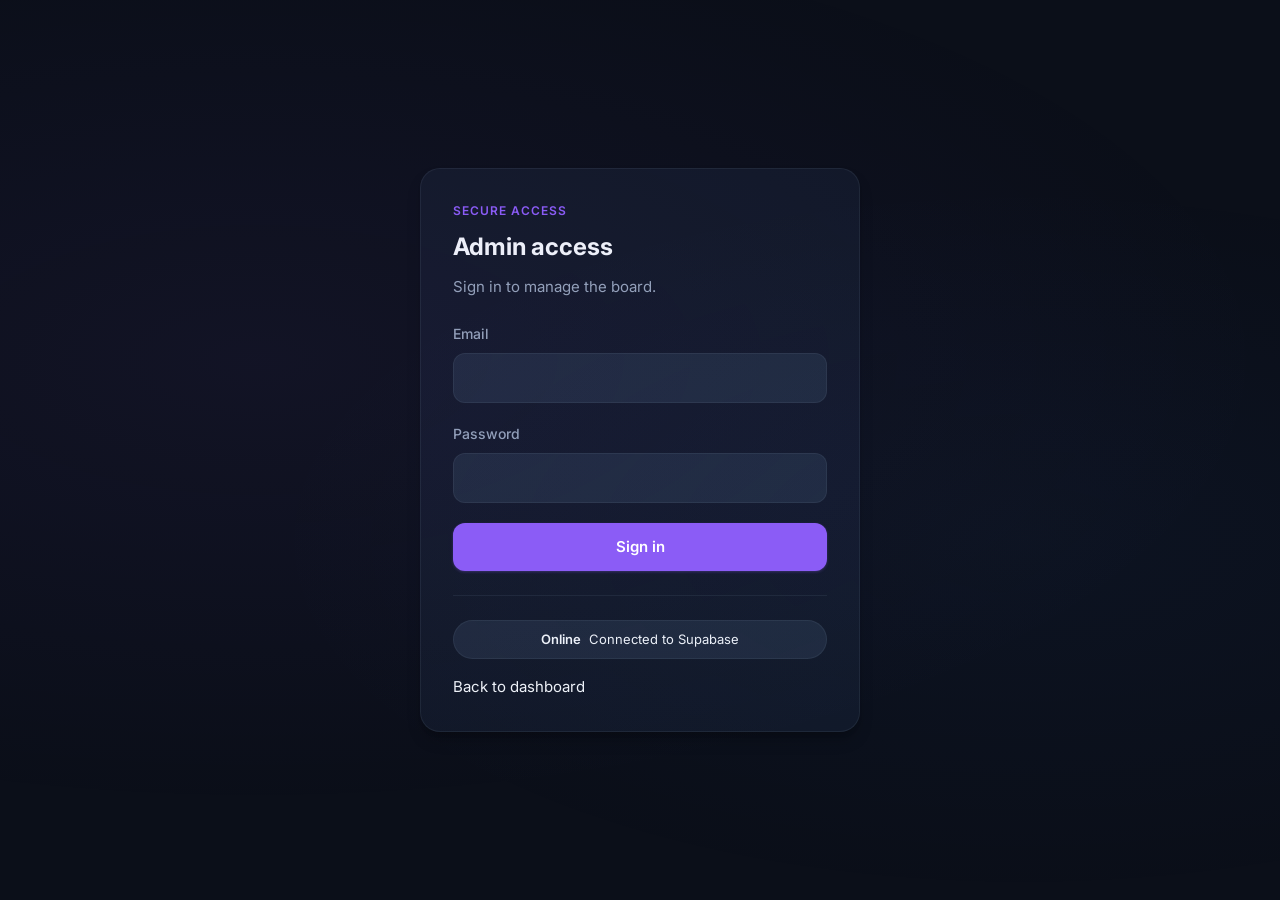
==== admin.html @ 877d757f "Revert "feat: implement force refresh functionality for connected clients via Service Worker" This r" ====
<!DOCTYPE html>
<html lang="en">
<head>
    <meta charset="UTF-8">
    <meta name="viewport" content="width=device-width, initial-scale=1.0, maximum-scale=1.0, user-scalable=no, viewport-fit=cover">
    <meta name="description" content="Admin panel for University Dashboard — manage announcements, assignments, deadlines, quizzes, and feedback.">
    <meta name="theme-color" content="#0b0f19">
    <meta name="apple-mobile-web-app-capable" content="yes">
    <meta name="apple-mobile-web-app-status-bar-style" content="black-translucent">
    <meta name="apple-mobile-web-app-title" content="UniDash Admin">
    <link rel="manifest" href="manifest.webmanifest">
    <link rel="icon" type="image/svg+xml" href="data:image/svg+xml,<svg xmlns='http://www.w3.org/2000/svg' viewBox='0 0 32 32'><rect width='32' height='32' rx='6' fill='%230b0f19'/><text y='22' x='50%25' text-anchor='middle' font-size='18' font-family='system-ui' fill='%236366f1'>U</text></svg>">
    <link rel="apple-touch-icon" href="data:image/svg+xml,<svg xmlns='http://www.w3.org/2000/svg' viewBox='0 0 180 180'><rect width='180' height='180' rx='30' fill='%230b0f19'/><text y='125' x='50%25' text-anchor='middle' font-size='100' font-family='system-ui' fill='%236366f1'>U</text></svg>">
    <title>Admin Panel - University Dashboard</title>
    <link rel="preconnect" href="https://fonts.googleapis.com">
    <link rel="preconnect" href="https://fonts.gstatic.com" crossorigin>
    <link href="https://fonts.googleapis.com/css2?family=Inter:wght@400;500;600;700;800&display=swap" rel="stylesheet">
    <link rel="stylesheet" href="style.css">
</head>
<body class="admin-body">
    <noscript>
        <div class="noscript-fallback">
            <h2>JavaScript Required</h2>
            <p>The Admin Panel requires JavaScript to manage content and connect to Supabase. Please enable JavaScript in your browser settings to continue.</p>
        </div>
    </noscript>

    <section id="login-screen" class="login-shell">
        <div class="login-card">
            <p class="eyebrow">Secure Access</p>
            <h1>Admin access</h1>
            <p class="login-copy">Sign in to manage the board.</p>
            <form class="editor-form" onsubmit="handleLogin(event)">
                <label class="field">
                    <span>Email</span>
                    <input class="form-input" id="login-email" type="email" autocomplete="username" required>
                </label>
                <label class="field">
                    <span>Password</span>
                    <input class="form-input" id="login-password" type="password" autocomplete="current-password" required>
                </label>
                <button class="btn btn-primary" type="submit">Sign in</button>
            </form>
            <div class="login-footer">
                <div class="status-pill compact">
                    <strong data-connection-state>Online</strong>
                    <span data-connection-hint>Synced</span>
                </div>
                <a href="index.html">Back to dashboard</a>
            </div>
        </div>
    </section>

    <div id="pwa-install-banner" class="pwa-install-banner">
        <button class="pwa-install-close" onclick="closePwaBanner()" aria-label="Close">
            <svg viewBox="0 0 16 16" fill="none" stroke="currentColor" stroke-width="2" stroke-linecap="round"><line x1="4" y1="4" x2="12" y2="12"></line><line x1="12" y1="4" x2="4" y2="12"></line></svg>
        </button>
        <div class="pwa-install-banner-title">
            <svg viewBox="0 0 24 24" fill="none" stroke="currentColor" stroke-width="2" stroke-linecap="round" stroke-linejoin="round"><path d="M21 15v4a2 2 0 0 1-2 2H5a2 2 0 0 1-2-2v-4"></path><polyline points="7 10 12 15 17 10"></polyline><line x1="12" y1="15" x2="12" y2="3"></line></svg>
            <span>Install App</span>
        </div>
        <p>Add UniDash Admin to your home screen for a native app experience.</p>
        <div class="pwa-install-banner-actions">
            <button class="btn btn-secondary" type="button" onclick="dismissPwaBanner()">Not now</button>
            <button class="btn btn-primary" type="button" onclick="installPwa()">Install</button>
        </div>
    </div>

    <div id="update-modal-overlay" class="update-modal-overlay">
        <div class="update-modal">
            <div class="update-modal-header">
                <div class="update-modal-icon">
                    <svg viewBox="0 0 24 24" fill="none" stroke="currentColor" stroke-width="2" stroke-linecap="round" stroke-linejoin="round"><path d="M21 15v4a2 2 0 0 1-2 2H5a2 2 0 0 1-2-2v-4"></path><polyline points="17 8 12 3 7 8"></polyline><line x1="12" y1="3" x2="12" y2="15"></line></svg>
                </div>
                <h3>New Update Available</h3>
            </div>
            <div class="update-modal-body">
                <p>New data has been published. The dashboard will refresh now to show the latest content.</p>
            </div>
            <div class="update-modal-footer">
                <button class="btn btn-primary" type="button" onclick="applyDashboardUpdate()">Restart Now</button>
            </div>
        </div>
    </div>

    <div id="offline-banner" class="offline-banner">
        You are offline &mdash; showing cached data
    </div>

    <div id="admin-dashboard" class="app-shell hidden">
        <main class="main-content admin-main">
            <header class="admin-header">
                <div class="admin-header-left">
                    <h1>Admin Panel</h1>
                    <span class="connection-dot" id="admin-connection-dot" title="Connection status"></span>
                </div>
                <div class="admin-header-actions">
                    <a class="icon-btn" href="index.html" title="Student view">
                        <svg viewBox="0 0 24 24" fill="none" stroke="currentColor" stroke-width="2" stroke-linecap="round" stroke-linejoin="round"><path d="M18 13v6a2 2 0 0 1-2 2H5a2 2 0 0 1-2-2V8a2 2 0 0 1 2-2h6"></path><polyline points="15 3 21 3 21 9"></polyline><line x1="10" y1="14" x2="21" y2="3"></line></svg>
                    </a>
                    <button class="icon-btn" type="button" onclick="DashboardUtils.toggleTheme()" title="Toggle theme">
                        <svg class="theme-icon-sun" viewBox="0 0 24 24" fill="none" stroke="currentColor" stroke-width="2" stroke-linecap="round" stroke-linejoin="round"><circle cx="12" cy="12" r="5"></circle><line x1="12" y1="1" x2="12" y2="3"></line><line x1="12" y1="21" x2="12" y2="23"></line><line x1="4.22" y1="4.22" x2="5.64" y2="5.64"></line><line x1="18.36" y1="18.36" x2="19.78" y2="19.78"></line><line x1="1" y1="12" x2="3" y2="12"></line><line x1="21" y1="12" x2="23" y2="12"></line><line x1="4.22" y1="19.78" x2="5.64" y2="18.36"></line><line x1="18.36" y1="5.64" x2="19.78" y2="4.22"></line></svg>
                        <svg class="theme-icon-moon" viewBox="0 0 24 24" fill="none" stroke="currentColor" stroke-width="2" stroke-linecap="round" stroke-linejoin="round"><path d="M21 12.79A9 9 0 1 1 11.21 3 7 7 0 0 0 21 12.79z"></path></svg>
                    </button>
                    <button class="icon-btn icon-btn-primary" type="button" onclick="openAddModal()" title="Add record">
                        <svg viewBox="0 0 24 24" fill="none" stroke="currentColor" stroke-width="2" stroke-linecap="round" stroke-linejoin="round"><line x1="12" y1="5" x2="12" y2="19"></line><line x1="5" y1="12" x2="19" y2="12"></line></svg>
                    </button>
                    <button class="icon-btn icon-btn-danger" type="button" onclick="handleLogout()" title="Log out">
                        <svg viewBox="0 0 24 24" fill="none" stroke="currentColor" stroke-width="2" stroke-linecap="round" stroke-linejoin="round"><path d="M9 21H5a2 2 0 0 1-2-2V5a2 2 0 0 1 2-2h4"></path><polyline points="16 17 21 12 16 7"></polyline><line x1="21" y1="12" x2="9" y2="12"></line></svg>
                    </button>
                </div>
            </header>

            <div class="tabs">
                <button class="tab active" data-tab="announcements" onclick="switchTab('announcements')">Announcements</button>
                <button class="tab" data-tab="assignments" onclick="switchTab('assignments')">Assignments</button>
                <button class="tab" data-tab="deadlines" onclick="switchTab('deadlines')">Deadlines</button>
                <button class="tab" data-tab="quizzes" onclick="switchTab('quizzes')">Quizzes</button>
                <button class="tab" data-tab="feedback" onclick="switchTab('feedback')">Feedback</button>
                <button class="tab" data-tab="settings" onclick="switchTab('settings')">Settings</button>
            </div>

            <div id="tab-content"></div>
        </main>
    </div>

    <div id="item-modal" class="modal-overlay">
        <div class="modal">
            <div class="modal-header">
                <h3 id="modal-title">Record</h3>
                <button class="modal-close" type="button" onclick="DashboardUtils.closeModal('item-modal')">Close</button>
            </div>
            <div id="modal-body" class="modal-body"></div>
            <div class="modal-footer">
                <button class="btn btn-secondary" type="button" onclick="DashboardUtils.closeModal('item-modal')">Cancel</button>
                <button class="btn btn-primary" type="button" onclick="saveItem()">Save</button>
            </div>
        </div>
    </div>

    <div id="feedback-detail-modal" class="modal-overlay">
        <div class="modal">
            <div class="modal-header">
                <h3>Feedback Detail</h3>
                <button class="modal-close" type="button" onclick="DashboardUtils.closeModal('feedback-detail-modal')">Close</button>
            </div>
            <div id="feedback-detail-body" class="modal-body"></div>
            <div class="modal-footer">
                <button class="btn btn-secondary" type="button" onclick="DashboardUtils.closeModal('feedback-detail-modal')">Close</button>
                <button class="btn btn-danger" type="button" onclick="deleteCurrentFeedback()">Delete</button>
            </div>
        </div>
    </div>

    <script src="config.js"></script>
    <script src="data.js"></script>
    <script src="script.js"></script>
    <script src="admin.js"></script>
</body>
</html>
---- style.css ----
/* ============================================
   University Dashboard — Modern Design System
   Clean dark theme with violet accent
   ============================================ */

/* ---------- Design Tokens ---------- */
:root {
  /* Backgrounds */
  --bg: #0b0f19;
  --bg-elevated: #111827;
  --bg-surface: #1e293b;
  --bg-surface-hover: #27354f;

  /* Text */
  --text: #f1f5f9;
  --text-secondary: #94a3b8;
  --text-muted: #64748b;

  /* Accent */
  --accent: #8b5cf6;
  --accent-hover: #7c3aed;
  --accent-soft: rgba(139, 92, 246, 0.12);
  --accent-border: rgba(139, 92, 246, 0.25);

  /* Status */
  --success: #10b981;
  --success-soft: rgba(16, 185, 129, 0.12);
  --warning: #f59e0b;
  --warning-soft: rgba(245, 158, 11, 0.12);
  --danger: #ef4444;
  --danger-soft: rgba(239, 68, 68, 0.12);
  --info: #3b82f6;
  --info-soft: rgba(59, 130, 246, 0.12);

  /* Borders */
  --border: rgba(148, 163, 184, 0.1);
  --border-hover: rgba(148, 163, 184, 0.2);
  --border-strong: rgba(148, 163, 184, 0.25);

  /* Shadows */
  --shadow-sm: 0 1px 2px rgba(0, 0, 0, 0.3);
  --shadow: 0 4px 6px -1px rgba(0, 0, 0, 0.2), 0 2px 4px -2px rgba(0, 0, 0, 0.2);
  --shadow-lg: 0 10px 15px -3px rgba(0, 0, 0, 0.25), 0 4px 6px -4px rgba(0, 0, 0, 0.2);
  --shadow-glow: 0 0 20px rgba(139, 92, 246, 0.15);

  /* Spacing */
  --space-1: 0.25rem;
  --space-2: 0.5rem;
  --space-3: 0.75rem;
  --space-4: 1rem;
  --space-5: 1.25rem;
  --space-6: 1.5rem;
  --space-8: 2rem;
  --space-10: 2.5rem;
  --space-12: 3rem;
  --space-16: 4rem;

  /* Radii */
  --radius-sm: 8px;
  --radius-md: 12px;
  --radius-lg: 16px;
  --radius-xl: 20px;
  --radius-full: 9999px;

  /* Typography */
  --font-sans: "Inter", -apple-system, BlinkMacSystemFont, "Segoe UI", Roboto, "Helvetica Neue", Arial, sans-serif;
  --font-mono: "JetBrains Mono", "Fira Code", Consolas, monospace;

  /* Transitions */
  --transition-fast: 150ms ease;
  --transition-base: 200ms ease;
  --transition-slow: 300ms ease;

  /* Layout */
  --sidebar-width: 280px;
  --header-height: 64px;
}

/* Light theme overrides */
[data-theme] {
  --bg: #f8fafc;
  --bg-elevated: #ffffff;
  --bg-surface: #f1f5f9;
  --bg-surface-hover: #e2e8f0;

  --text: #0f172a;
  --text-secondary: #475569;
  --text-muted: #94a3b8;

  --border: rgba(148, 163, 184, 0.25);
  --border-hover: rgba(148, 163, 184, 0.35);
  --border-strong: rgba(148, 163, 184, 0.45);

  --shadow-sm: 0 1px 2px rgba(0, 0, 0, 0.05);
  --shadow: 0 4px 6px -1px rgba(0, 0, 0, 0.08), 0 2px 4px -2px rgba(0, 0, 0, 0.06);
  --shadow-lg: 0 10px 15px -3px rgba(0, 0, 0, 0.08), 0 4px 6px -4px rgba(0, 0, 0, 0.05);
}

/* ---------- Reset & Base ---------- */
*,
*::before,
*::after {
  box-sizing: border-box;
  margin: 0;
  padding: 0;
}

html {
  scroll-behavior: smooth;
  -webkit-font-smoothing: antialiased;
  -moz-osx-font-smoothing: grayscale;
  overflow-x: hidden;
  padding-top: env(safe-area-inset-top, 0px);
}

body {
  font-family: var(--font-sans);
  font-size: 0.9375rem;
  line-height: 1.6;
  color: var(--text);
  background: var(--bg);
  min-height: 100vh;
  overflow-x: hidden;
  overflow-y: auto;
  -webkit-overflow-scrolling: touch;
  touch-action: manipulation;
  -webkit-text-size-adjust: 100%;
  text-size-adjust: 100%;
}

/* Subtle ambient background */
body::before {
  content: "";
  position: fixed;
  inset: 0;
  background:
    radial-gradient(ellipse 80% 50% at 20% 40%, rgba(139, 92, 246, 0.06), transparent),
    radial-gradient(ellipse 60% 40% at 80% 60%, rgba(59, 130, 246, 0.04), transparent);
  pointer-events: none;
  z-index: 0;
}

a {
  color: inherit;
  text-decoration: none;
}

button,
input,
textarea,
select {
  font: inherit;
  color: inherit;
}

button {
  cursor: pointer;
  border: none;
  background: none;
}

img,
svg {
  display: block;
  max-width: 100%;
}

/* ---------- Layout ---------- */
.app-shell {
  display: flex;
  flex-direction: column;
  min-height: 100vh;
  position: relative;
  z-index: 1;
}

/* ---------- Sidebar ---------- */
.sidebar {
  position: fixed;
  inset: 0 auto 0 0;
  width: min(85vw, var(--sidebar-width));
  background: var(--bg-elevated);
  border-right: 1px solid var(--border);
  display: flex;
  flex-direction: column;
  padding: var(--space-6);
  gap: var(--space-6);
  transform: translateX(-100%);
  transition: transform var(--transition-base), box-shadow var(--transition-base);
  z-index: 50;
  overflow-y: auto;
}

.app-shell.nav-open .sidebar {
  transform: translateX(0);
  box-shadow: var(--shadow-lg), 0 0 0 9999px rgba(0, 0, 0, 0.5);
}

.sidebar-brand {
  padding-bottom: var(--space-4);
  border-bottom: 1px solid var(--border);
}

.sidebar-brand .eyebrow {
  font-size: 0.75rem;
  font-weight: 600;
  text-transform: uppercase;
  letter-spacing: 0.08em;
  color: var(--accent);
  margin-bottom: var(--space-1);
}

.sidebar-brand h1 {
  font-size: 1.25rem;
  font-weight: 700;
  line-height: 1.3;
}

.sidebar-copy {
  font-size: 0.875rem;
  color: var(--text-secondary);
  margin-top: var(--space-2);
}

.sidebar-nav {
  display: flex;
  flex-direction: column;
  gap: var(--space-1);
}

.nav-item {
  display: flex;
  align-items: center;
  gap: var(--space-3);
  padding: var(--space-3) var(--space-4);
  border-radius: var(--radius-md);
  color: var(--text-secondary);
  font-size: 0.9375rem;
  font-weight: 500;
  transition: all var(--transition-fast);
  position: relative;
}

.nav-item::before {
  content: "";
  position: absolute;
  left: 0;
  top: 50%;
  transform: translateY(-50%) scaleY(0);
  width: 3px;
  height: 20px;
  background: var(--accent);
  border-radius: 0 4px 4px 0;
  transition: transform var(--transition-base);
}

.nav-item:hover {
  color: var(--text);
  background: var(--bg-surface);
}

.nav-item.active {
  color: var(--text);
  background: var(--accent-soft);
}

.nav-item.active::before {
  transform: translateY(-50%) scaleY(1);
}

.sidebar-footer {
  margin-top: auto;
  display: flex;
  flex-direction: column;
  gap: var(--space-3);
  padding-top: var(--space-4);
  border-top: 1px solid var(--border);
}

/* ---------- Mobile Toggle ---------- */
.mobile-toggle {
  position: fixed;
  top: calc(var(--space-3) + env(safe-area-inset-top, 0px));
  left: var(--space-3);
  z-index: 60;
  display: flex;
  align-items: center;
  justify-content: center;
  width: 40px;
  height: 40px;
  padding: 0;
  background: var(--bg-elevated);
  border: 1px solid var(--border);
  border-radius: var(--radius-md);
  color: var(--text);
  font-size: 0;
  box-shadow: var(--shadow);
  transition: all var(--transition-fast);
}

.mobile-toggle:hover {
  background: var(--bg-surface);
  border-color: var(--border-hover);
}

.mobile-toggle::before {
  content: "";
  width: 18px;
  height: 2px;
  background: currentColor;
  border-radius: 2px;
  box-shadow: 0 -5px 0 currentColor, 0 5px 0 currentColor;
}

/* ---------- Main Content ---------- */
.main-content {
  flex: 1;
  padding: calc(var(--header-height) + var(--space-6) + env(safe-area-inset-top, 0px)) var(--space-4) var(--space-8);
  min-height: 100vh;
  max-width: 100%;
  overflow-x: hidden;
}

/* ---------- Dashboard Footer ---------- */
.dashboard-footer {
  background: var(--bg-elevated);
  border-top: 1px solid var(--border);
  padding: var(--space-6) var(--space-4);
  margin-top: auto;
}

.footer-content {
  max-width: 1180px;
  margin: 0 auto;
  display: flex;
  flex-direction: column;
  align-items: center;
  gap: var(--space-4);
}

.footer-actions {
  display: flex;
  gap: var(--space-3);
}

.footer-actions .btn {
  padding: var(--space-2) var(--space-4);
}

.footer-info {
  text-align: center;
}

.footer-credits {
  font-size: 0.875rem;
  color: var(--text-secondary);
  margin-bottom: var(--space-1);
}

.footer-credits .heart {
  color: #ef4444;
  display: inline-block;
  animation: pulse-heart 1.5s ease-in-out infinite;
}

@keyframes pulse-heart {
  0%, 100% { transform: scale(1); }
  50% { transform: scale(1.15); }
}

.footer-copyright {
  font-size: 0.75rem;
  color: var(--text-muted);
}

/* Responsive footer */
@media (min-width: 768px) {
  .footer-content {
    flex-direction: row;
    justify-content: space-between;
  }

  .footer-info {
    text-align: right;
  }
}

.admin-main {
  padding-top: calc(var(--header-height) + var(--space-4)) !important;
}

/* ---------- Dashboard Header ---------- */
.dashboard-header {
  position: fixed;
  top: 0;
  left: 0;
  right: 0;
  height: calc(var(--header-height) + env(safe-area-inset-top, 0px));
  background: rgba(11, 15, 25, 0.85);
  backdrop-filter: blur(12px) saturate(180%);
  -webkit-backdrop-filter: blur(12px) saturate(180%);
  border-bottom: 1px solid var(--border);
  display: flex;
  align-items: center;
  justify-content: space-between;
  padding: 0;
  padding-top: env(safe-area-inset-top, 0px);
  z-index: 100;
  transition: background var(--transition-base);
}

/* Header inner container to align content with main column */
.dashboard-header .header-inner {
  width: 100%;
  max-width: 100%;
  margin: 0;
  display: flex;
  align-items: center;
  justify-content: space-between;
  padding: 0 var(--space-4);
}

/* When sidebar is present (admin) slightly offset header inner to align with sidebar */
/* Remove empty rules above and rely on .header-inner for horizontal padding */

.brand-lockup {
  display: flex;
  align-items: center;
  gap: 0.5rem;
}

[data-theme] .dashboard-header {
  background: rgba(248, 250, 252, 0.85);
}

.brand-lockup h2 {
  font-size: 1.125rem;
  font-weight: 700;
}

.dashboard-header-meta {
  display: flex;
  align-items: center;
  gap: var(--space-3);
  flex-wrap: wrap;
  position: relative;
}

.dashboard-header-meta .btn {
  padding: var(--space-1) var(--space-3);
  font-size: 0.8125rem;
}

.server-chip,
.header-meta-item {
  display: inline-flex;
  align-items: center;
  gap: var(--space-2);
  padding: var(--space-1) var(--space-3);
  background: var(--bg-surface);
  border: 1px solid var(--border);
  border-radius: var(--radius-full);
  font-size: 0.8125rem;
  font-weight: 500;
}

/* Settings button */
.settings-btn {
  display: flex;
  align-items: center;
  justify-content: center;
  width: 36px;
  height: 36px;
  padding: 0;
  background: var(--bg-surface);
  border: 1px solid var(--border);
  border-radius: var(--radius-md);
  color: var(--text-secondary);
  cursor: pointer;
  transition: all var(--transition-fast);
}

.settings-btn:hover {
  background: var(--bg-surface-hover);
  border-color: var(--border-hover);
  color: var(--text);
}

.settings-btn svg {
  display: block;
}

/* Settings popup */
.settings-popup {
  position: absolute;
  top: calc(100% + var(--space-2));
  right: 0;
  background: var(--bg-elevated);
  border: 1px solid var(--border);
  border-radius: var(--radius-md);
  padding: var(--space-2);
  display: none;
  flex-direction: column;
  gap: var(--space-1);
  min-width: 140px;
  box-shadow: var(--shadow-lg);
  z-index: 200;
}

.settings-popup.active {
  display: flex;
}

.popup-btn {
  display: flex;
  align-items: center;
  gap: var(--space-2);
  padding: var(--space-2) var(--space-3);
  background: transparent;
  border: none;
  border-radius: var(--radius-sm);
  color: var(--text-secondary);
  font-size: 0.875rem;
  font-weight: 500;
  cursor: pointer;
  transition: all var(--transition-fast);
  text-align: left;
}

.popup-btn:hover {
  background: var(--bg-surface);
  color: var(--text);
}

.popup-btn svg {
  flex-shrink: 0;
}

.header-meta-item:hover {
  border-color: var(--border-hover);
  background: var(--bg-surface-hover);
  cursor: pointer;
}

.server-dot {
  display: inline-block;
  width: 8px;
  height: 8px;
  border-radius: 50%;
  background: var(--danger);
  box-shadow: 0 0 0 3px var(--danger-soft);
  transition: all var(--transition-base);
  animation: pulse-dot 1.5s ease-in-out infinite;
}

.server-dot.live {
  background: var(--success);
  box-shadow: 0 0 0 3px var(--success-soft);
  animation: none;
}

@keyframes pulse-dot {
  0%, 100% { opacity: 1; }
  50% { opacity: 0.5; }
}

.meta-label {
  color: var(--text-muted);
}

/* ---------- Stats Bar ---------- */
.count-bar {
  display: grid;
  grid-template-columns: repeat(2, 1fr);
  gap: var(--space-4);
  margin-bottom: var(--space-6);
}

.count-card {
  background: var(--bg-elevated);
  border: 1px solid var(--border);
  border-radius: var(--radius-lg);
  padding: var(--space-5);
  position: relative;
  overflow: hidden;
  transition: all var(--transition-base);
}

.count-card::after {
  content: "";
  position: absolute;
  top: -40px;
  right: -40px;
  width: 100px;
  height: 100px;
  border-radius: 50%;
  opacity: 0.15;
  transition: opacity var(--transition-base);
}

.count-card:hover {
  border-color: var(--border-hover);
  transform: translateY(-2px);
  box-shadow: var(--shadow);
}

.count-card:hover::after {
  opacity: 0.25;
}

/* Stat tone variants */
.stat-champagne::after { background: #fbbf24; }
.stat-champagne .count-value { color: #fbbf24; }

.stat-emerald::after { background: #10b981; }
.stat-emerald .count-value { color: #10b981; }

.stat-ruby::after { background: #ef4444; }
.stat-ruby .count-value { color: #ef4444; }

.stat-ink::after { background: #64748b; }
.stat-ink .count-value { color: #64748b; }

.count-value {
  font-size: 2rem;
  font-weight: 800;
  line-height: 1;
  margin-bottom: var(--space-2);
}

.count-label {
  font-size: 0.875rem;
  font-weight: 500;
  color: var(--text-secondary);
}

/* ---------- Dashboard Grid ---------- */
.dashboard-grid {
  display: grid;
  gap: var(--space-6);
}

/* ---------- Panels & Cards ---------- */
.panel {
  background: var(--bg-elevated);
  border: 1px solid var(--border);
  border-radius: var(--radius-lg);
  padding: var(--space-5);
  transition: border-color var(--transition-fast);
}

.panel:hover {
  border-color: var(--border-hover);
}

.section-heading {
  margin-bottom: var(--space-4);
}

.section-heading .eyebrow {
  font-size: 0.75rem;
  font-weight: 600;
  text-transform: uppercase;
  letter-spacing: 0.06em;
  color: var(--accent);
  margin-bottom: var(--space-1);
}

.section-heading h2 {
  font-size: 1.125rem;
  font-weight: 700;
}

/* Info cards */
.info-card,
.record-card {
  width: 100%;
  background: var(--bg-surface);
  border: 1px solid var(--border);
  border-radius: var(--radius-md);
  padding: var(--space-4);
  text-align: left;
  color: var(--text);
  transition: all var(--transition-base);
}

.info-card + .info-card,
.record-card + .record-card {
  margin-top: var(--space-3);
}

.info-card:hover,
.record-card:hover {
  border-color: var(--border-strong);
  transform: translateY(-2px);
  box-shadow: var(--shadow);
}

.info-card.is-urgent {
  border-color: var(--danger);
  background: linear-gradient(135deg, var(--bg-surface), rgba(239, 68, 68, 0.05));
}

.info-card.is-urgent:hover {
  box-shadow: 0 4px 12px rgba(239, 68, 68, 0.15);
}

.info-card-top,
.record-card-top {
  display: flex;
  align-items: flex-start;
  justify-content: space-between;
  gap: var(--space-3);
  margin-bottom: var(--space-3);
}

.info-card-top h3,
.record-card-top h3 {
  font-size: 0.9375rem;
  font-weight: 600;
  line-height: 1.4;
  flex: 1;
}

.card-summary {
  font-size: 0.875rem;
  color: var(--text-secondary);
  line-height: 1.6;
  margin-bottom: var(--space-3);
}

.card-meta {
  display: flex;
  justify-content: space-between;
  align-items: center;
  font-size: 0.8125rem;
  color: var(--text-muted);
}

.card-meta.right {
  flex-direction: column;
  align-items: flex-end;
  gap: var(--space-1);
}

/* Timeline date (deadlines) */
.timeline-date {
  min-width: 48px;
  text-align: center;
}

.timeline-date strong {
  display: block;
  font-size: 1.5rem;
  font-weight: 800;
  line-height: 1;
  color: var(--text);
}

.timeline-date span {
  font-size: 0.6875rem;
  font-weight: 700;
  text-transform: uppercase;
  letter-spacing: 0.05em;
  color: var(--accent);
}

.timeline-copy h3 {
  font-size: 0.9375rem;
  font-weight: 600;
  margin-bottom: var(--space-1);
}

.timeline-copy p {
  font-size: 0.8125rem;
  color: var(--text-secondary);
}

/* Compact card layout */
.compact-card {
  display: grid;
  grid-template-columns: auto 1fr auto;
  align-items: center;
  gap: var(--space-4);
  text-align: left;
}

/* ---------- Badges ---------- */
.badge {
  display: inline-flex;
  align-items: center;
  justify-content: center;
  padding: var(--space-1) var(--space-3);
  border-radius: var(--radius-full);
  font-size: 0.75rem;
  font-weight: 700;
  text-transform: capitalize;
  letter-spacing: 0.01em;
  white-space: nowrap;
}

.badge-high,
.badge-overdue {
  color: #fca5a5;
  background: var(--danger-soft);
  border: 1px solid rgba(239, 68, 68, 0.2);
}

.badge-normal,
.badge-pending {
  color: #fcd34d;
  background: var(--warning-soft);
  border: 1px solid rgba(245, 158, 11, 0.2);
}

.badge-low,
.badge-medium,
.badge-completed {
  color: #6ee7b7;
  background: var(--success-soft);
  border: 1px solid rgba(16, 185, 129, 0.2);
}

/* ---------- Buttons ---------- */
.btn {
  display: inline-flex;
  align-items: center;
  justify-content: center;
  gap: var(--space-2);
  padding: var(--space-3) var(--space-5);
  border-radius: var(--radius-md);
  font-size: 0.9375rem;
  font-weight: 600;
  transition: all var(--transition-fast);
  position: relative;
  overflow: hidden;
}

.btn:disabled {
  opacity: 0.5;
  cursor: not-allowed;
}

.btn-primary {
  background: var(--accent);
  color: white;
  box-shadow: 0 1px 3px rgba(139, 92, 246, 0.3);
}

.btn-primary:hover:not(:disabled) {
  background: var(--accent-hover);
  transform: translateY(-1px);
  box-shadow: 0 4px 12px rgba(139, 92, 246, 0.35);
}

.btn-secondary {
  background: var(--bg-surface);
  color: var(--text);
  border: 1px solid var(--border);
}

.btn-secondary:hover:not(:disabled) {
  background: var(--bg-surface-hover);
  border-color: var(--border-hover);
  transform: translateY(-1px);
}

.btn-danger {
  background: linear-gradient(135deg, #ef4444, #dc2626);
  color: white;
}

.btn-danger:hover:not(:disabled) {
  transform: translateY(-1px);
  box-shadow: 0 4px 12px rgba(239, 68, 68, 0.3);
}

.btn-sm {
  padding: var(--space-2) var(--space-3);
  font-size: 0.8125rem;
}

/* ---------- Forms ---------- */
.field {
  display: flex;
  flex-direction: column;
  gap: var(--space-2);
}

.field > span {
  font-size: 0.875rem;
  font-weight: 500;
  color: var(--text-secondary);
}

.form-input,
.form-textarea,
.form-select {
  width: 100%;
  padding: var(--space-3) var(--space-4);
  background: var(--bg-surface);
  border: 1px solid var(--border);
  border-radius: var(--radius-md);
  color: var(--text);
  font-size: 0.9375rem;
  transition: all var(--transition-fast);
}

.form-input:hover,
.form-textarea:hover,
.form-select:hover {
  border-color: var(--border-hover);
}

.form-input:focus,
.form-textarea:focus,
.form-select:focus {
  outline: none;
  border-color: var(--accent);
  box-shadow: 0 0 0 3px var(--accent-soft);
}

.form-textarea {
  min-height: 120px;
  resize: vertical;
}

.form-select option {
  background: var(--bg-elevated);
  color: var(--text);
}

/* ---------- Tables ---------- */
.table-shell {
  overflow-x: auto;
  border-radius: var(--radius-md);
  border: 1px solid var(--border);
}

.data-table {
  width: 100%;
  border-collapse: collapse;
  font-size: 0.875rem;
}

.data-table th,
.data-table td {
  padding: var(--space-3) var(--space-4);
  text-align: left;
  border-bottom: 1px solid var(--border);
}

.data-table th {
  font-weight: 600;
  color: var(--text-secondary);
  font-size: 0.8125rem;
  text-transform: uppercase;
  letter-spacing: 0.05em;
  background: var(--bg-surface);
}

.data-table tbody tr {
  transition: background var(--transition-fast);
}

.data-table tbody tr:hover {
  background: var(--bg-surface);
}

.data-table tbody tr:last-child td {
  border-bottom: none;
}

/* ---------- Preloader & Load Animations ---------- */
.preloader {
  position: fixed;
  inset: 0;
  display: flex;
  align-items: center;
  justify-content: center;
  background: var(--bg);
  z-index: 9999;
  transition: opacity 360ms var(--transition-base), visibility 360ms var(--transition-base);
}
.preloader.hidden {
  opacity: 0;
  visibility: hidden;
}
.preloader-inner {
  text-align: center;
}
.preloader-spinner {
  width: 48px;
  height: 48px;
  border-radius: 50%;
  border: 4px solid rgba(255,255,255,0.06);
  border-top-color: var(--accent);
  animation: spin 900ms linear infinite;
  margin: 0 auto 16px auto;
}
@keyframes spin { to { transform: rotate(360deg); } }
.preloader-lines { display: grid; gap: 10px; width: 220px; margin: 0 auto; }
.preloader-lines .line { height: 10px; border-radius: 8px; background: linear-gradient(90deg, rgba(255,255,255,0.03), rgba(255,255,255,0.06)); }
.preloader-lines .line.short { width: 30%; }
.preloader-lines .line.medium { width: 55%; }
.preloader-lines .line.long { width: 100%; }

/* Stepper */
.preloader-steps { margin-top: 6px; }
.step-list { list-style: none; display: grid; gap: 8px; font-size: 0.85rem; color: var(--text-secondary); }
.step-list li { display:flex; justify-content:space-between; align-items:center; padding: 8px 12px; border-radius: 999px; background: linear-gradient(90deg, rgba(255,255,255,0.01), rgba(255,255,255,0.02)); border: 1px solid rgba(255,255,255,0.02); box-shadow: 0 4px 14px rgba(0,0,0,0.25); }
.step-list li strong { font-weight: 600; font-size: 0.9rem; color: var(--text); }
.step-status { min-width: 90px; text-align: right; font-weight:700; color: var(--text-muted); }
.step-list li.is-inprogress { box-shadow: 0 6px 18px rgba(139,92,246,0.12); border-color: var(--accent-border); }
.step-list li.is-inprogress .step-status { color: var(--accent); }
.step-list li.is-done { border-color: rgba(16,185,129,0.18); box-shadow: 0 6px 18px rgba(16,185,129,0.06); }
.step-list li.is-done .step-status { color: var(--success); }
.step-list li.is-error { border-color: rgba(239,68,68,0.18); box-shadow: 0 6px 18px rgba(239,68,68,0.06); }
.step-list li.is-error .step-status { color: var(--danger); }

/* Slightly reduce spinner size on small screens */
@media (max-width: 480px) {
  .preloader-spinner { width: 40px; height: 40px; }
  .step-status { min-width: 70px; }
}

/* Dashboard entrance animations */
.dashboard-ready .count-card,
.dashboard-ready .info-card,
.dashboard-ready .panel { 
  animation: popIn 420ms var(--transition-base) both; 
}
.dashboard-ready .count-card { animation-duration: 340ms; }
.dashboard-ready .info-card { animation-duration: 420ms; }
.dashboard-ready .panel { animation-duration: 360ms; }

@keyframes popIn {
  from { opacity: 0; transform: translateY(8px) scale(0.995); }
  to { opacity: 1; transform: translateY(0) scale(1); }
}

/* Stagger children for nicer feeling */
.dashboard-grid .panel:nth-child(1) { animation-delay: 80ms; }
.dashboard-grid .panel:nth-child(2) { animation-delay: 160ms; }
.dashboard-grid .panel:nth-child(3) { animation-delay: 240ms; }
.dashboard-grid .panel:nth-child(4) { animation-delay: 320ms; }

/* Hide sidebar for client dashboard */
body.client-dashboard .sidebar,
body.client-dashboard .mobile-toggle {
  display: none !important;
}

body.client-dashboard .main-content {
  padding-left: var(--space-4);
}

/* When sidebar is removed, center and constrain content for better alignment */
body.client-dashboard .app-shell {
  justify-content: flex-start;
}

body.client-dashboard .main-content {
  /* keep header-space on top, starts from very top */
  padding: calc(var(--header-height) + env(safe-area-inset-top, 20px) + var(--space-6)) var(--space-4) var(--space-8);
  margin: 0 auto;
  max-width: 1180px;
  width: 100%;
}

body.client-dashboard .dashboard-header {
  padding-left: var(--space-4);
}

/* Small screens: ensure full-bleed layout with normal insets */
@media (max-width: 980px) {
  body.client-dashboard .main-content {
    padding-left: var(--space-4);
    padding-right: var(--space-4);
    max-width: 100%;
  }
  body.client-dashboard .dashboard-header {
    padding-left: var(--space-4);
    padding-right: var(--space-4);
  }
}

.desktop-table {
  display: none;
}

/* Show desktop views only on ≥980px */
@media (min-width: 980px) {
  .desktop-table,
  [data-desktop-only] {
    display: table;
    display: block\9; /* IE fallback */
  }
  [data-mobile-only] {
    display: none;
  }
}

/* Show mobile views only on <980px */
@media (max-width: 979px) {
  .desktop-table {
    display: none !important;
  }
  [data-mobile-only] {
    display: flex;
    display: block\9;
  }
  [data-desktop-only] {
    display: none !important;
  }
}

/* ---------- Tabs ---------- */
.tabs {
  display: flex;
  gap: var(--space-1);
  flex-wrap: wrap;
  padding: var(--space-1);
  margin-bottom: var(--space-4);
  background: var(--bg-surface);
  border-radius: var(--radius-lg);
  border: 1px solid var(--border);
}


.tab {
  padding: var(--space-2) var(--space-4);
  border-radius: var(--radius-md);
  font-size: 0.875rem;
  font-weight: 500;
  color: var(--text-secondary);
  white-space: nowrap;
  transition: all var(--transition-fast);
}

.tab:hover {
  color: var(--text);
  background: var(--bg-surface-hover);
}

.tab.active {
  color: var(--text);
  background: var(--accent);
  box-shadow: 0 1px 3px rgba(139, 92, 246, 0.3);
}

/* ---------- Modals ---------- */
.modal-overlay {
  position: fixed;
  inset: 0;
  display: grid;
  place-items: center;
  padding: var(--space-4);
  background: rgba(2, 4, 10, 0.7);
  backdrop-filter: blur(4px);
  opacity: 0;
  visibility: hidden;
  transition: opacity var(--transition-base), visibility var(--transition-base);
  z-index: 100;
}

.modal-overlay.active {
  opacity: 1;
  visibility: visible;
}

.modal {
  width: min(92vw, 600px);
  max-height: 85vh;
  overflow-y: auto;
  background: var(--bg-elevated);
  border: 1px solid var(--border);
  border-radius: var(--radius-xl);
  box-shadow: var(--shadow-lg);
  transform: scale(0.96) translateY(10px);
  transition: transform var(--transition-slow);
}

.modal-overlay.active .modal {
  transform: scale(1) translateY(0);
}

.detail-modal {
  max-width: 520px;
}

.modal-header {
  display: flex;
  align-items: center;
  justify-content: space-between;
  gap: var(--space-4);
  padding: var(--space-5) var(--space-6);
  border-bottom: 1px solid var(--border);
}

.modal-header h3 {
  font-size: 1.125rem;
  font-weight: 700;
}

.modal-body {
  padding: var(--space-5) var(--space-6);
}

.modal-footer {
  display: flex;
  justify-content: flex-end;
  gap: var(--space-3);
  padding: var(--space-4) var(--space-6);
  border-top: 1px solid var(--border);
}

.modal-close {
  padding: var(--space-2);
  border-radius: var(--radius-md);
  color: var(--text-muted);
  font-size: 0.875rem;
  transition: all var(--transition-fast);
}

.modal-close:hover {
  color: var(--text);
  background: var(--bg-surface);
}

/* ---------- Detail Stack ---------- */
.detail-stack {
  display: flex;
  flex-direction: column;
  gap: var(--space-4);
}

.detail-stack .badge {
  align-self: flex-start;
}

.detail-stack p {
  line-height: 1.7;
  color: var(--text-secondary);
}

.detail-stack small {
  color: var(--text-muted);
  font-size: 0.8125rem;
}

/* ---------- Toasts ---------- */
.toast-container {
  position: fixed;
  top: calc(var(--header-height) + var(--space-4));
  right: var(--space-4);
  display: flex;
  flex-direction: column;
  gap: var(--space-3);
  z-index: 9999;
  pointer-events: none;
  max-width: 380px;
  width: 100%;
}

.toast {
  display: flex;
  align-items: center;
  gap: var(--space-3);
  padding: var(--space-4) var(--space-4);
  background: var(--bg-elevated);
  border-radius: var(--radius-lg);
  box-shadow: var(--shadow-lg), 0 0 0 1px var(--toast-border, var(--border));
  font-size: 0.875rem;
  font-weight: 500;
  pointer-events: all;
  animation: toast-in 350ms cubic-bezier(0.34, 1.56, 0.64, 1);
  position: relative;
  overflow: hidden;
}

.toast::before {
  content: "";
  position: absolute;
  left: 0;
  top: 0;
  bottom: 0;
  width: 3px;
  background: var(--toast-accent, var(--accent));
  border-radius: var(--radius-lg) 0 0 var(--radius-lg);
}

/* Toast type accents */
.toast.success {
  --toast-accent: var(--success);
  --toast-border: rgba(16, 185, 129, 0.3);
  --toast-color: #6ee7b7;
}
.toast.success .toast-icon { color: var(--success); }

.toast.error {
  --toast-accent: var(--danger);
  --toast-border: rgba(239, 68, 68, 0.3);
  --toast-color: #fca5a5;
}
.toast.error .toast-icon { color: var(--danger); }

.toast.warning {
  --toast-accent: var(--warning);
  --toast-border: rgba(245, 158, 11, 0.3);
  --toast-color: #fcd34d;
}
.toast.warning .toast-icon { color: var(--warning); }

.toast.info {
  --toast-accent: var(--accent);
  --toast-border: var(--accent-border);
  --toast-color: #c4b5fd;
}
.toast.info .toast-icon { color: var(--accent); }

/* Icon */
.toast-icon {
  display: flex;
  align-items: center;
  justify-content: center;
  flex-shrink: 0;
  width: 22px;
  height: 22px;
}
.toast-icon svg {
  width: 100%;
  height: 100%;
}

/* Message */
.toast-msg {
  flex: 1;
  line-height: 1.5;
  color: var(--text);
}

/* Close button */
.toast-close {
  display: flex;
  align-items: center;
  justify-content: center;
  flex-shrink: 0;
  width: 24px;
  height: 24px;
  border-radius: var(--radius-sm);
  color: var(--text-muted);
  cursor: pointer;
  transition: color var(--transition-fast), background var(--transition-fast);
  padding: 0;
  background: transparent;
  border: none;
}
.toast-close:hover {
  color: var(--text);
  background: var(--bg-surface);
}
.toast-close svg {
  width: 14px;
  height: 14px;
  display: block;
}

@keyframes toast-in {
  from {
    opacity: 0;
    transform: translateX(20px) scale(0.96);
  }
  to {
    opacity: 1;
    transform: translateX(0) scale(1);
  }
}

.toast-exit {
  opacity: 0;
  transform: translateX(20px) scale(0.96);
  transition: opacity 220ms ease, transform 220ms ease;
}

/* ---------- Loading & Empty States ---------- */
.panel-loading,
.empty-state {
  padding: var(--space-8);
  text-align: center;
  color: var(--text-secondary);
}

.panel-loading.error {
  color: var(--danger);
}

.empty-state h3 {
  font-size: 1rem;
  font-weight: 600;
  color: var(--text);
  margin-bottom: var(--space-2);
}

.empty-state p {
  font-size: 0.875rem;
  color: var(--text-muted);
}

/* ---------- Login Screen ---------- */
.login-shell {
  min-height: 100vh;
  display: grid;
  place-items: center;
  padding: var(--space-4);
}

.login-card {
  width: min(100%, 440px);
  background: var(--bg-elevated);
  border: 1px solid var(--border);
  border-radius: var(--radius-xl);
  padding: var(--space-8);
  box-shadow: var(--shadow-lg);
}

.login-card .eyebrow {
  font-size: 0.75rem;
  font-weight: 600;
  text-transform: uppercase;
  letter-spacing: 0.08em;
  color: var(--accent);
  margin-bottom: var(--space-2);
}

.login-card h1 {
  font-size: 1.5rem;
  font-weight: 700;
  margin-bottom: var(--space-2);
}

.login-copy {
  color: var(--text-secondary);
  font-size: 0.9375rem;
  margin-bottom: var(--space-6);
}

.login-footer {
  display: flex;
  flex-direction: column;
  gap: var(--space-4);
  margin-top: var(--space-6);
  padding-top: var(--space-6);
  border-top: 1px solid var(--border);
}

/* ---------- Admin Hero Panel ---------- */
.hero-panel {
  background: var(--bg-elevated);
  border: 1px solid var(--border);
  border-radius: var(--radius-lg);
  padding: var(--space-5);
  margin-bottom: var(--space-6);
}

.hero-panel .eyebrow {
  font-size: 0.75rem;
  font-weight: 600;
  text-transform: uppercase;
  letter-spacing: 0.06em;
  color: var(--accent);
  margin-bottom: var(--space-1);
}

.hero-panel h2 {
  font-size: 1.25rem;
  font-weight: 700;
}

.hero-meta {
  display: flex;
  flex-wrap: wrap;
  gap: var(--space-3);
  margin-top: var(--space-4);
}

/* ---------- Settings ---------- */
.settings-grid {
  display: grid;
  gap: var(--space-6);
}

.settings-note {
  padding: var(--space-4);
  background: var(--bg-surface);
  border-radius: var(--radius-md);
  font-size: 0.9375rem;
  color: var(--text-secondary);
  line-height: 1.7;
}

.danger-actions {
  display: flex;
  flex-wrap: wrap;
  gap: var(--space-3);
}

/* ---------- Pagination ---------- */
.pagination-bar {
  display: flex;
  align-items: center;
  justify-content: space-between;
  gap: var(--space-4);
  padding-top: var(--space-4);
  margin-top: var(--space-4);
  border-top: 1px solid var(--border);
}

/* ---------- Panel Header ---------- */
.panel-header {
  display: flex;
  flex-wrap: wrap;
  align-items: flex-start;
  justify-content: space-between;
  gap: var(--space-4);
  margin-bottom: var(--space-5);
}

.panel-header .eyebrow {
  font-size: 0.75rem;
  font-weight: 600;
  text-transform: uppercase;
  letter-spacing: 0.06em;
  color: var(--accent);
  margin-bottom: var(--space-1);
}

.panel-header h2 {
  font-size: 1.125rem;
  font-weight: 700;
}

/* ---------- Search ---------- */
.search-shell {
  display: flex;
  flex-direction: column;
  gap: var(--space-2);
  min-width: 240px;
}

.search-shell span {
  font-size: 0.875rem;
  font-weight: 500;
  color: var(--text-secondary);
}

/* ---------- Status Pills ---------- */
.status-pill {
  display: inline-flex;
  align-items: center;
  gap: var(--space-2);
  padding: var(--space-2) var(--space-3);
  background: var(--bg-surface);
  border: 1px solid var(--border);
  border-radius: var(--radius-full);
  font-size: 0.8125rem;
}

.status-pill strong {
  font-weight: 600;
  color: var(--text);
}

.status-pill.compact {
  justify-content: center;
  width: 100%;
}

/* ---------- Record Cards ---------- */
.record-card-actions {
  display: flex;
  gap: var(--space-2);
  margin-top: var(--space-4);
}

.mobile-record-list {
  display: flex;
  flex-direction: column;
  gap: var(--space-3);
}

/* ---------- File Trigger ---------- */
.file-trigger {
  position: relative;
  overflow: hidden;
  cursor: pointer;
}

.file-trigger input {
  position: absolute;
  inset: 0;
  opacity: 0;
  cursor: pointer;
}

/* ---------- Editor Form ---------- */
.editor-form {
  display: flex;
  flex-direction: column;
  gap: var(--space-5);
}

/* ---------- Table Actions ---------- */
.table-actions {
  display: flex;
  gap: var(--space-2);
}

/* ---------- Update Prompt Modal ---------- */
.update-modal-overlay {
  position: fixed;
  inset: 0;
  display: none;
  place-items: center;
  padding: var(--space-4);
  background: rgba(2, 4, 10, 0.75);
  backdrop-filter: blur(6px);
  z-index: 1000;
}

.update-modal-overlay.active {
  display: grid;
}

.update-modal {
  width: min(92vw, 400px);
  background: var(--bg-elevated);
  border: 1px solid var(--border);
  border-radius: var(--radius-xl);
  box-shadow: var(--shadow-lg);
  overflow: hidden;
}

.update-modal-header {
  display: flex;
  align-items: center;
  gap: var(--space-3);
  padding: var(--space-5) var(--space-5) var(--space-4);
  border-bottom: 1px solid var(--border);
}

.update-modal-icon {
  width: 40px;
  height: 40px;
  display: flex;
  align-items: center;
  justify-content: center;
  background: var(--accent-soft);
  border-radius: var(--radius-md);
  flex-shrink: 0;
}

.update-modal-icon svg {
  width: 20px;
  height: 20px;
  color: var(--accent);
}

.update-modal-header h3 {
  font-size: 1.0625rem;
  font-weight: 700;
}

.update-modal-body {
  padding: var(--space-4) var(--space-5);
}

.update-modal-body p {
  font-size: 0.9375rem;
  color: var(--text-secondary);
  line-height: 1.6;
}

.update-modal-footer {
  padding: var(--space-4) var(--space-5);
  border-top: 1px solid var(--border);
}

.update-modal-footer .btn {
  width: 100%;
  justify-content: center;
}

/* ---------- Offline Banner ---------- */
.offline-banner {
  position: fixed;
  top: var(--header-height);
  left: 0;
  right: 0;
  background: var(--warning-soft);
  border-bottom: 1px solid rgba(245, 158, 11, 0.3);
  padding: var(--space-2) var(--space-4);
  text-align: center;
  font-size: 0.8125rem;
  font-weight: 600;
  color: #fbbf24;
  z-index: 45;
  display: none;
}

.offline-banner.is-visible {
  display: block;
}

/* ---------- PWA Install Banner ---------- */
.pwa-install-banner {
  position: fixed;
  bottom: var(--space-4);
  left: var(--space-4);
  right: var(--space-4);
  max-width: 480px;
  margin: 0 auto;
  background: var(--bg-elevated);
  border: 1px solid var(--border);
  border-radius: var(--radius-xl);
  padding: var(--space-4) var(--space-5);
  box-shadow: var(--shadow-lg);
  z-index: 200;
  display: none;
  flex-direction: column;
  gap: var(--space-3);
  animation: slide-up 350ms cubic-bezier(0.34, 1.56, 0.64, 1);
}

.pwa-install-banner.is-visible {
  display: flex;
}

.pwa-install-banner-title {
  font-size: 0.9375rem;
  font-weight: 700;
  color: var(--text);
  display: flex;
  align-items: center;
  gap: var(--space-2);
}

.pwa-install-banner-title svg {
  width: 18px;
  height: 18px;
  flex-shrink: 0;
  color: var(--accent);
}

.pwa-install-banner-title span {
  font-size: 0.75rem;
  font-weight: 600;
  text-transform: uppercase;
  letter-spacing: 0.06em;
  color: var(--accent);
  margin-right: auto;
}

.pwa-install-banner p {
  font-size: 0.875rem;
  color: var(--text-secondary);
  line-height: 1.5;
}

.pwa-install-banner-actions {
  display: flex;
  gap: var(--space-2);
  justify-content: flex-end;
}

.pwa-install-banner-actions .btn {
  padding: var(--space-2) var(--space-4);
  font-size: 0.875rem;
}

.pwa-install-close {
  position: absolute;
  top: var(--space-3);
  right: var(--space-3);
  width: 24px;
  height: 24px;
  display: flex;
  align-items: center;
  justify-content: center;
  border: none;
  background: none;
  color: var(--text-muted);
  cursor: pointer;
  border-radius: var(--radius-sm);
  transition: all var(--transition-fast);
  padding: 0;
}

.pwa-install-close:hover {
  color: var(--text);
  background: var(--bg-surface);
}

.pwa-install-close svg {
  width: 14px;
  height: 14px;
  display: block;
}

/* ---------- Utilities ---------- */
.hidden {
  display: none !important;
}

/* ---------- Animations ---------- */
@keyframes fade-in {
  from { opacity: 0; }
  to { opacity: 1; }
}

@keyframes slide-up {
  from {
    opacity: 0;
    transform: translateY(20px);
  }
  to {
    opacity: 1;
    transform: translateY(0);
  }
}

/* Apply subtle entrance to cards */
.info-card,
.record-card,
.count-card,
.panel {
  animation: fade-in 400ms ease;
}

/* ---------- Responsive ---------- */
@media (min-width: 768px) {
  .count-bar {
    grid-template-columns: repeat(4, 1fr);
  }
}

@media (min-width: 1024px) {
  .sidebar {
    position: fixed;
    transform: none;
    width: var(--sidebar-width);
  }

  .mobile-toggle {
    display: none;
  }

  .main-content {
    margin-left: 0;
    padding: calc(var(--header-height) + var(--space-8)) var(--space-8) var(--space-12);
  }

  /* Admin panel has no sidebar — full width on desktop */
  .admin-main {
    margin-left: 0;
    padding-left: var(--space-8) !important;
    padding-right: var(--space-8) !important;
  }

  .dashboard-header,
  .admin-header {
    left: 0;
  }

  /* Admin panel has no sidebar — restore full-width header */
  .admin-header {
    left: 0;
  }

  .dashboard-header {
    padding: 0 var(--space-8);
  }


  .dashboard-grid {
    grid-template-columns: 1.2fr 1fr;
  }

  .section-wide {
    grid-column: 1 / -1;
  }

  .desktop-table {
    display: table;
  }

  .mobile-record-list {
    display: none;
  }

  .settings-grid {
    grid-template-columns: repeat(2, 1fr);
  }

  .danger-panel {
    grid-column: 1 / -1;
  }

  .hero-panel {
    display: flex;
    justify-content: space-between;
    align-items: center;
  }

  .hero-meta {
    margin-top: 0;
  }
}

/* ---------- Noscript Fallback ---------- */
.noscript-fallback {
  padding: var(--space-8);
  text-align: center;
  background: var(--bg-elevated);
  border: 1px solid var(--border);
  border-radius: var(--radius-lg);
  margin: var(--space-6);
}

.noscript-fallback h2 {
  font-size: 1.25rem;
  font-weight: 700;
  color: var(--text);
  margin-bottom: var(--space-3);
}

.noscript-fallback p {
  font-size: 0.9375rem;
  color: var(--text-secondary);
  line-height: 1.7;
}

/* Extra-small screens — keep only non-redundant overrides */
@media (max-width: 640px) {
  .search-shell {
    width: 100%;
    min-width: auto;
  }
  .modal {
    width: min(92vw, 600px);
    max-height: 85vh;
    border-radius: var(--radius-xl);
  }
}

/* ---------- Mobile-First Layout (< 1024px) ---------- */
@media (max-width: 1023px) {
  /* Root — no horizontal scroll anywhere */
  html,
  body {
    overflow-x: hidden;
    max-width: 100vw;
  }

  .app-shell {
    max-width: 100vw;
    overflow-x: hidden;
  }

  /* Main content — full bleed with safe padding */
  .main-content,
  .admin-main {
    max-width: 100%;
    overflow-x: hidden;
    padding-left: var(--space-4) !important;
    padding-right: var(--space-4) !important;
    padding-bottom: var(--space-10) !important;
    /* Safe area for notched phones - starts from very top */
    padding-top: calc(var(--header-height) + env(safe-area-inset-top, 20px) + var(--space-4)) !important;
  }

  /* Hero panel — stacks vertically */
  .hero-panel {
    flex-direction: column;
    gap: var(--space-4);
    padding: var(--space-4);
  }
  .hero-meta { margin-top: 0; }
  .hero-meta .btn-primary { width: 100%; margin-top: var(--space-2); }

  /* Panel header — stacks */
  .panel-header {
    flex-direction: column;
    align-items: stretch;
    gap: var(--space-3);
  }

  /* Search — full width */
  .search-shell {
    width: 100%;
    min-width: 0;
  }

  /* Tabs — scroll horizontally without overflow */
  .tabs {
    flex-wrap: nowrap;
    overflow-x: auto;
    -webkit-overflow-scrolling: touch;
    scrollbar-width: none;
    -ms-overflow-style: none;
    padding-bottom: var(--space-2);
  }
  .tabs::-webkit-scrollbar { display: none; }
  .tab { flex-shrink: 0; }

  /* Dashboard grid — single column */
  .dashboard-grid {
    grid-template-columns: 1fr;
  }

  /* Count bar — 2×2 */
  .count-bar {
    grid-template-columns: repeat(2, 1fr);
    gap: var(--space-3);
  }

  /* All cards — text wrapping */
  .info-card,
  .record-card {
    word-break: break-word;
    overflow-wrap: break-word;
  }
  .info-card-top,
  .record-card-top { flex-wrap: wrap; gap: var(--space-2); }
  .info-card-top h3,
  .record-card-top h3 { word-break: break-word; overflow-wrap: break-word; min-width: 0; }
  .info-card p,
  .record-card p { word-break: break-word; overflow-wrap: break-word; }

  /* Badges — no overflow */
  .badge { max-width: 100%; white-space: normal; text-align: center; line-height: 1.3; }

  /* Status pills — no overflow */
  .status-pill { max-width: 100%; white-space: normal; text-align: center; }

  /* Data table — card view on mobile, no overflow */
  .table-shell {
    overflow-x: visible;
    border: none;
  }

  .desktop-table { display: none; }

  .data-table {
    display: block;
  }

  .data-table thead { display: none; }

  .data-table tbody,
  .data-table tr,
  .data-table td { display: block; width: 100%; }

  .data-table tr {
    margin-bottom: var(--space-3);
    background: var(--bg-surface);
    border: 1px solid var(--border);
    border-radius: var(--radius-md);
    padding: var(--space-3) var(--space-4);
  }

  .data-table td {
    border: none;
    padding: var(--space-1) 0;
    max-width: none;
    word-break: break-word;
    overflow-wrap: break-word;
  }

  .data-table td::before {
    content: attr(data-label);
    display: block;
    font-size: 0.75rem;
    font-weight: 600;
    text-transform: uppercase;
    letter-spacing: 0.05em;
    color: var(--text-secondary);
    margin-bottom: 2px;
  }

  /* Mobile record list — no overflow */
  .mobile-record-list { overflow-x: hidden; }
  .mobile-record-list .record-card { word-break: break-word; }

  /* Modal — fits screen */
  .modal-overlay { padding: var(--space-4); align-items: flex-end; }
  .modal {
    width: 100%;
    max-width: 100%;
    border-radius: var(--radius-xl) var(--radius-xl) 0 0;
    max-height: 90vh;
    margin: 0;
  }
  .modal-header,
  .modal-body,
  .modal-footer { padding: var(--space-4); }
  .modal-header h3 { font-size: 1rem; }

  /* Settings — single column */
  .settings-grid { grid-template-columns: 1fr; }

  /* Danger actions — stack */
  .danger-actions { flex-direction: column; }
  .danger-actions .btn,
  .danger-actions .file-trigger { width: 100%; justify-content: center; }

  /* Login card */
  .login-card { padding: var(--space-5); margin: var(--space-3); }

  /* Compact card */
  .compact-card { grid-template-columns: 1fr; gap: var(--space-2); text-align: center; }

  /* Timeline date */
  .timeline-date { min-width: auto; }

  /* Forms */
  .form-input,
  .form-textarea,
  .form-select { min-width: 0; }
  .editor-form { gap: var(--space-4); }

  /* Panels */
  .panel { padding: var(--space-4); }
  .section-heading h2 { font-size: 1rem; }

  /* Count card */
  .count-card { padding: var(--space-4); }
  .count-value { font-size: 1.5rem; }

  /* Dashboard header */
  .dashboard-header { padding-left: 3.5rem; padding-right: var(--space-3); }
  .brand-lockup h2 { font-size: 1rem; }
  .dashboard-header-meta { gap: var(--space-2); }
  .server-chip,
  .header-meta-item { padding: var(--space-1) var(--space-2); font-size: 0.75rem; }

  /* Admin header */
  .admin-header { padding: 0 var(--space-4); gap: var(--space-3); padding-top: env(safe-area-inset-top); height: calc(var(--header-height) + env(safe-area-inset-top)); }
  .admin-header-left { width: auto; flex: 1; }
  .admin-header-left h1 { font-size: 1.125rem; }
  .admin-header-actions { width: auto; justify-content: flex-end; gap: var(--space-2); }
  .icon-btn { width: 36px; height: 36px; }
  .icon-btn svg { width: 16px; height: 16px; }
  .theme-toggle-btn { width: 36px; height: 36px; }
  .theme-toggle-btn svg { width: 16px; height: 16px; }

  /* Sidebar */
  .sidebar { width: min(80vw, var(--sidebar-width)); padding: var(--space-4); }
  .mobile-toggle { width: 36px; height: 36px; }

  /* Pagination */
  .pagination-bar { flex-wrap: wrap; justify-content: center; gap: var(--space-3); }

  /* Record card actions */
  .record-card-actions { flex-wrap: wrap; gap: var(--space-2); }
  .record-card-actions .btn { flex: 1; min-width: 80px; }

  /* Table actions */
  .table-actions { flex-wrap: wrap; gap: var(--space-2); }

  /* Toast — top-right, constrained */
  .toast-container {
    max-width: min(380px, calc(100vw - var(--space-6)));
  }
  .toast { width: 100%; }

  /* Feedback table rating — compact */
  .feedback-preview { max-width: 100%; white-space: normal; }
}

/* ---------- Tablet (768–1023px) ---------- */
@media (min-width: 768px) and (max-width: 1023px) {
  .count-bar {
    grid-template-columns: repeat(2, 1fr);
  }
}




/* ---------- Feedback ---------- */
.feedback-button {
  width: 100%;
  display: inline-flex;
  align-items: center;
  justify-content: center;
  gap: var(--space-2);
  padding: var(--space-3) var(--space-4);
  background: var(--accent-soft);
  border: 1px solid var(--accent-border);
  border-radius: var(--radius-md);
  color: var(--accent);
  font-size: 0.9375rem;
  font-weight: 600;
  transition: all var(--transition-fast);
  cursor: pointer;
}

.feedback-button:hover {
  background: var(--accent);
  color: white;
  transform: translateY(-1px);
  box-shadow: 0 4px 12px rgba(139, 92, 246, 0.25);
}

.star-rating {
  display: flex;
  gap: var(--space-2);
}

.star-rating .star {
  font-size: 1.75rem;
  color: var(--text-muted);
  cursor: pointer;
  transition: color var(--transition-fast);
  line-height: 1;
  user-select: none;
}

.star-rating .star.is-filled {
  color: #fbbf24;
}

.star-rating.is-readonly .star {
  cursor: default;
}

.star-rating-input {
  display: flex;
  flex-direction: column;
  gap: var(--space-2);
}

.feedback-form {
  display: flex;
  flex-direction: column;
  gap: var(--space-5);
}

.feedback-meta {
  display: flex;
  flex-direction: column;
  gap: var(--space-4);
}

.feedback-meta-row {
  display: flex;
  align-items: center;
  gap: var(--space-3);
}

.feedback-meta-label {
  font-size: 0.875rem;
  font-weight: 500;
  color: var(--text-secondary);
  min-width: 80px;
}

.feedback-suggestion-text {
  line-height: 1.7;
  color: var(--text-secondary);
  white-space: pre-wrap;
}

.feedback-table-rating {
  display: flex;
  gap: var(--space-1);
}

.feedback-table-rating .star {
  font-size: 1rem;
  color: #fbbf24;
}

.feedback-table-rating .star.is-empty {
  color: var(--text-muted);
}

.feedback-preview {
  max-width: 240px;
  overflow: hidden;
  text-overflow: ellipsis;
  white-space: nowrap;
  color: var(--text-secondary);
}

/* ---------- Admin Compact Header ---------- */

.admin-header {
  display: flex;
  align-items: center;
  justify-content: space-between;
  gap: var(--space-4);
  padding: 0 var(--space-5);
  padding-top: env(safe-area-inset-top);
  background: var(--bg-elevated);
  border-bottom: 1px solid var(--border);
  position: fixed;
  top: 0;
  left: 0;
  right: 0;
  height: var(--header-height);
  height: calc(var(--header-height) + env(safe-area-inset-top));
  z-index: 100;
  backdrop-filter: blur(12px) saturate(180%);
  -webkit-backdrop-filter: blur(12px) saturate(180%);
  flex-wrap: nowrap;
}


.admin-header-left {
  display: flex;
  align-items: center;
  gap: var(--space-3);
}

.admin-header-left h1 {
  font-size: 1.25rem;
  font-weight: 800;
  color: var(--text);
  letter-spacing: -0.02em;
}

.connection-dot {
  width: 10px;
  height: 10px;
  border-radius: 50%;
  background: var(--danger);
  box-shadow: 0 0 0 3px var(--danger-soft);
  transition: all var(--transition-base);
  flex-shrink: 0;
}

.connection-dot.is-online {
  background: var(--success);
  box-shadow: 0 0 0 3px var(--success-soft), 0 0 12px var(--success);
  animation: pulse-green 2s ease-in-out infinite;
}

.connection-dot.is-offline {
  background: var(--danger);
  box-shadow: 0 0 0 3px var(--danger-soft), 0 0 12px var(--danger);
  animation: pulse-red 2s ease-in-out infinite;
}

@keyframes pulse-green {
  0%, 100% { box-shadow: 0 0 0 3px var(--success-soft), 0 0 8px var(--success); }
  50% { box-shadow: 0 0 0 5px var(--success-soft), 0 0 16px var(--success); }
}

@keyframes pulse-red {
  0%, 100% { box-shadow: 0 0 0 3px var(--danger-soft), 0 0 8px var(--danger); }
  50% { box-shadow: 0 0 0 5px var(--danger-soft), 0 0 16px var(--danger); }
}

.admin-header-actions {
  display: flex;
  align-items: center;
  gap: var(--space-2);
  flex-wrap: wrap;
}

/* Theme toggle button */
.theme-toggle-btn {
  display: flex;
  align-items: center;
  justify-content: center;
  width: 36px;
  height: 36px;
  padding: 0;
  background: var(--bg-surface);
  border: 1px solid var(--border);
  border-radius: var(--radius-md);
  color: var(--text);
  cursor: pointer;
  transition: all var(--transition-fast);
  flex-shrink: 0;
}

.theme-toggle-btn:hover {
  background: var(--bg-surface-hover);
  border-color: var(--border-hover);
}

.theme-toggle-btn svg {
  width: 18px;
  height: 18px;
  display: none;
}

.theme-toggle-btn .theme-icon-sun {
  display: block;
}

.theme-toggle-btn .theme-icon-moon {
  display: none;
}

.theme-toggle-btn.is-light .theme-icon-sun {
  display: none;
}

.theme-toggle-btn.is-light .theme-icon-moon {
  display: block;
}

/* ---------- Icon Buttons ---------- */
.icon-btn {
  display: flex;
  align-items: center;
  justify-content: center;
  width: 38px;
  height: 38px;
  padding: 0;
  background: var(--bg-surface);
  border: 1px solid var(--border);
  border-radius: var(--radius-md);
  color: var(--text-secondary);
  cursor: pointer;
  transition: all var(--transition-fast);
  flex-shrink: 0;
}

.icon-btn:hover {
  background: var(--bg-surface-hover);
  border-color: var(--border-hover);
  color: var(--text);
  transform: translateY(-1px);
}

.icon-btn svg {
  width: 18px;
  height: 18px;
  display: block;
}

.icon-btn-primary {
  background: var(--accent);
  border-color: var(--accent);
  color: white;
}

.icon-btn-primary:hover {
  background: var(--accent-hover);
  border-color: var(--accent-hover);
  box-shadow: 0 4px 12px rgba(139, 92, 246, 0.35);
}

.icon-btn-danger {
  background: var(--danger-soft);
  border-color: rgba(239, 68, 68, 0.2);
  color: #fca5a5;
}

.icon-btn-danger:hover {
  background: var(--danger);
  border-color: var(--danger);
  color: white;
  box-shadow: 0 4px 12px rgba(239, 68, 68, 0.3);
}

/* Mobile admin header — already covered in max-width:1023px block above */
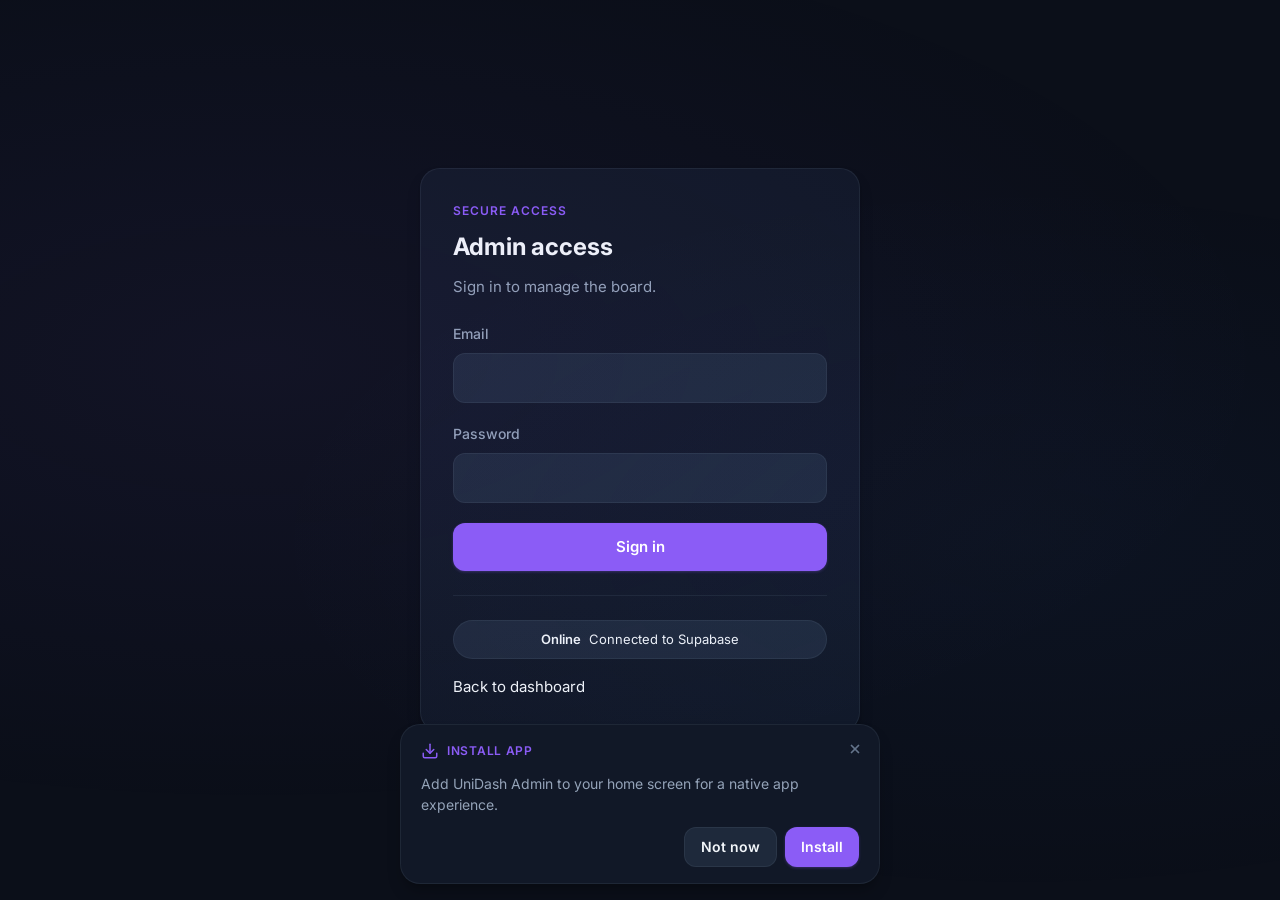
==== commit 27dd695e: "refix the mobile app open issue" ====
--- a/admin.html
+++ b/admin.html
@@ -87,6 +87,20 @@
         You are offline &mdash; showing cached data
     </div>
 
+    <div id="banned-screen" class="banned-screen hidden">
+        <div class="banned-card">
+            <div class="banned-icon">
+                <svg viewBox="0 0 24 24" fill="none" stroke="currentColor" stroke-width="2" stroke-linecap="round" stroke-linejoin="round">
+                    <circle cx="12" cy="12" r="10"></circle>
+                    <line x1="4.93" y1="4.93" x2="19.07" y2="19.07"></line>
+                </svg>
+            </div>
+            <h1>Account Removed</h1>
+            <p class="banned-message">Your admin access has been revoked. You can no longer manage the dashboard.</p>
+            <a href="index.html" class="btn btn-primary">Back to Dashboard</a>
+        </div>
+    </div>
+
     <div id="admin-dashboard" class="app-shell hidden">
         <main class="main-content admin-main">
             <header class="admin-header">
@@ -152,6 +166,19 @@
         </div>
     </div>
 
+    <!-- Delete Confirmation Modal -->
+    <div id="delete-confirm-modal" class="modal-overlay">
+        <input type="hidden" id="delete-confirm-id" value="">
+        <div class="modal-content" style="max-width: 360px;">
+            <h3 style="margin-bottom: 1rem; color: var(--danger);">Confirm Delete</h3>
+            <p style="margin-bottom: 1.5rem; color: var(--text-secondary);">Are you sure you want to delete this record? This action cannot be undone.</p>
+            <div style="display: flex; gap: 0.75rem; justify-content: flex-end;">
+                <button class="btn btn-secondary btn-sm" onclick="closeDeleteConfirm()">Cancel</button>
+                <button class="btn btn-danger btn-sm" onclick="confirmDeleteNow()">Delete</button>
+            </div>
+        </div>
+    </div>
+
     <script src="config.js"></script>
     <script src="data.js"></script>
     <script src="script.js"></script>
--- a/style.css
+++ b/style.css
@@ -2,6 +2,16 @@
    University Dashboard — Modern Design System
    Clean dark theme with violet accent
    ============================================ */
+
+/* Remove scrollbar from native app */
+* {
+  scrollbar-width: none;
+  -ms-overflow-style: none;
+}
+
+*::-webkit-scrollbar {
+  display: none;
+}
 
 /* ---------- Design Tokens ---------- */
 :root {
@@ -696,6 +706,19 @@
   box-shadow: var(--shadow);
 }
 
+/* Delete animation - fade out and collapse */
+.record-card.deleting,
+tr.deleting {
+  animation: fade-out 400ms ease forwards;
+  pointer-events: none;
+}
+
+.record-card.deleting {
+  padding: 0;
+  margin: 0;
+  overflow: hidden;
+}
+
 .info-card.is-urgent {
   border-color: var(--danger);
   background: linear-gradient(135deg, var(--bg-surface), rgba(239, 68, 68, 0.05));
@@ -920,6 +943,61 @@
   box-shadow: 0 0 0 3px var(--accent-soft);
 }
 
+/* Date/time input styling */
+input[type="datetime-local"],
+input[type="date"],
+input[type="time"] {
+  color-scheme: dark;
+  cursor: pointer;
+}
+
+input[type="datetime-local"]::-webkit-calendar-picker-indicator,
+input[type="date"]::-webkit-calendar-picker-indicator,
+input[type="time"]::-webkit-calendar-picker-indicator {
+  filter: invert(1);
+  cursor: pointer;
+  padding: 4px;
+  opacity: 0.6;
+  transition: opacity 0.2s;
+}
+
+input[type="datetime-local"]::-webkit-calendar-picker-indicator:hover,
+input[type="date"]::-webkit-calendar-picker-indicator:hover,
+input[type="time"]::-webkit-calendar-picker-indicator:hover {
+  opacity: 1;
+}
+
+/* Custom date selects - compact single row */
+.date-selects-compact {
+  display: flex;
+  align-items: center;
+  gap: 4px;
+}
+
+.date-selects-compact .form-input {
+  padding: 6px 4px;
+  font-size: 0.85rem;
+  text-align: center;
+  min-width: 0;
+}
+
+.date-selects-compact .form-input option {
+  background: var(--bg-elevated);
+  color: var(--text);
+  font-size: 0.85rem;
+}
+
+.date-selects-compact .date-sep {
+  color: var(--text-muted);
+  font-weight: 600;
+  opacity: 0.5;
+}
+
+.date-selects-compact .date-colon {
+  color: var(--text-muted);
+  font-weight: 600;
+}
+
 .form-textarea {
   min-height: 120px;
   resize: vertical;
@@ -986,24 +1064,29 @@
   opacity: 0;
   visibility: hidden;
 }
-.preloader-inner {
-  text-align: center;
-}
-.preloader-spinner {
-  width: 48px;
-  height: 48px;
+
+/* Loading animation */
+.loader {
+  --r1: 154%;
+  --r2: 68.5%;
+  width: 60px;
+  aspect-ratio: 1;
   border-radius: 50%;
-  border: 4px solid rgba(255,255,255,0.06);
-  border-top-color: var(--accent);
-  animation: spin 900ms linear infinite;
-  margin: 0 auto 16px auto;
-}
-@keyframes spin { to { transform: rotate(360deg); } }
-.preloader-lines { display: grid; gap: 10px; width: 220px; margin: 0 auto; }
-.preloader-lines .line { height: 10px; border-radius: 8px; background: linear-gradient(90deg, rgba(255,255,255,0.03), rgba(255,255,255,0.06)); }
-.preloader-lines .line.short { width: 30%; }
-.preloader-lines .line.medium { width: 55%; }
-.preloader-lines .line.long { width: 100%; }
+  background:
+    radial-gradient(var(--r1) var(--r2) at top   ,#0000 79.5%,var(--accent) 80%),
+    radial-gradient(var(--r1) var(--r2) at bottom,var(--accent) 79.5%,#0000 80%),
+    radial-gradient(var(--r1) var(--r2) at top   ,#0000 79.5%,var(--accent) 80%),
+    #ccc;
+  background-size: 50.5% 220%;
+  background-position: -100% 0%,0% 0%,100% 0%;
+  background-repeat:no-repeat;
+  animation: l9 2s infinite linear;
+}
+@keyframes l9 {
+    33%  {background-position:    0% 33% ,100% 33% ,200% 33% }
+    66%  {background-position: -100%  66%,0%   66% ,100% 66% }
+    100% {background-position:    0% 100%,100% 100%,200% 100%}
+}
 
 /* Stepper */
 .preloader-steps { margin-top: 6px; }
@@ -1252,15 +1335,27 @@
 /* ---------- Toasts ---------- */
 .toast-container {
   position: fixed;
-  top: calc(var(--header-height) + var(--space-4));
-  right: var(--space-4);
+  top: calc(var(--header-height) + 20px + env(safe-area-inset-top, 0px));
+  right: 20px;
+  left: 20px;
   display: flex;
   flex-direction: column;
-  gap: var(--space-3);
-  z-index: 9999;
+  gap: 10px;
+  z-index: 99999;
   pointer-events: none;
   max-width: 380px;
   width: 100%;
+  margin: 0 auto;
+  align-items: center;
+}
+
+@media (min-width: 640px) {
+  .toast-container {
+    top: calc(var(--header-height) + 20px);
+    left: auto;
+    margin: 0;
+    align-items: flex-end;
+  }
 }
 
 .toast {
@@ -1614,6 +1709,46 @@
 .table-actions {
   display: flex;
   gap: var(--space-2);
+}
+
+/* ---------- Confirm Dropdown ---------- */
+.confirm-dropdown {
+  position: relative;
+}
+
+.confirm-dropdown .dropdown-toggle::after {
+  content: '';
+  display: inline-block;
+  margin-left: 4px;
+  vertical-align: middle;
+  border: 4px solid transparent;
+  border-bottom-color: currentColor;
+  border-top: none;
+}
+
+.confirm-dropdown-menu {
+  display: none;
+  position: absolute;
+  right: 0;
+  bottom: 100%;
+  margin-bottom: 4px;
+  background: var(--bg-elevated);
+  border: 1px solid var(--border);
+  border-radius: var(--radius-md);
+  box-shadow: var(--shadow-lg);
+  z-index: 1000;
+  min-width: 140px;
+}
+
+.confirm-dropdown-menu.open {
+  display: block;
+  animation: fade-in 200ms ease;
+}
+
+.confirm-dropdown-menu .btn {
+  width: 100%;
+  justify-content: center;
+  border-radius: var(--radius-md);
 }
 
 /* ---------- Update Prompt Modal ---------- */
@@ -1710,6 +1845,51 @@
 
 .offline-banner.is-visible {
   display: block;
+}
+
+/* ---------- Banned Screen ---------- */
+.banned-screen {
+  position: fixed;
+  inset: 0;
+  background: var(--bg);
+  display: flex;
+  align-items: center;
+  justify-content: center;
+  z-index: 100;
+  padding: var(--space-4);
+}
+
+.banned-card {
+  background: var(--surface);
+  border: 1px solid var(--border);
+  border-radius: var(--radius);
+  padding: var(--space-8);
+  text-align: center;
+  max-width: 400px;
+  width: 100%;
+}
+
+.banned-icon {
+  width: 64px;
+  height: 64px;
+  margin: 0 auto var(--space-4);
+  color: var(--danger);
+}
+
+.banned-icon svg {
+  width: 100%;
+  height: 100%;
+}
+
+.banned-card h1 {
+  font-size: 1.5rem;
+  font-weight: 700;
+  margin-bottom: var(--space-2);
+}
+
+.banned-message {
+  color: var(--text-secondary);
+  margin-bottom: var(--space-6);
 }
 
 /* ---------- PWA Install Banner ---------- */
@@ -1818,6 +1998,11 @@
   to { opacity: 1; }
 }
 
+@keyframes fade-out {
+  from { opacity: 1; max-height: 200px; padding: var(--space-4); margin: var(--space-3) 0; }
+  to { opacity: 0; max-height: 0; padding: 0; margin: 0; overflow: hidden; }
+}
+
 @keyframes slide-up {
   from {
     opacity: 0;
@@ -1905,16 +2090,408 @@
   .danger-panel {
     grid-column: 1 / -1;
   }
-
-  .hero-panel {
-    display: flex;
-    justify-content: space-between;
-    align-items: center;
-  }
-
-  .hero-meta {
-    margin-top: 0;
-  }
+}
+
+/* ---------- User Profile ---------- */
+.user-profile {
+  display: flex;
+  flex-direction: column;
+  gap: var(--space-3);
+}
+
+.profile-row {
+  display: flex;
+  justify-content: space-between;
+  align-items: center;
+  padding: var(--space-2) 0;
+  border-bottom: 1px solid var(--border);
+}
+
+.profile-row:last-of-type {
+  border-bottom: none;
+  margin-bottom: var(--space-3);
+}
+
+.profile-label {
+  color: var(--text-secondary);
+  font-size: 0.875rem;
+}
+
+.profile-value {
+  font-weight: 500;
+}
+
+/* ---------- Admin Users List ---------- */
+.admin-users-list {
+  display: flex;
+  flex-direction: column;
+  gap: var(--space-2);
+}
+
+.admin-user-row {
+  display: flex;
+  justify-content: space-between;
+  align-items: center;
+  padding: var(--space-3);
+  background: var(--bg-elevated);
+  border-radius: var(--radius);
+  gap: var(--space-3);
+  flex-wrap: wrap;
+}
+
+.admin-user-info {
+  display: flex;
+  align-items: center;
+  gap: var(--space-2);
+  flex-wrap: wrap;
+}
+
+.admin-user-info strong {
+  word-break: break-all;
+}
+
+.role-badge {
+  padding: 2px 8px;
+  border-radius: var(--radius-sm);
+  font-size: 0.75rem;
+  font-weight: 600;
+}
+
+.role-badge.role-1 {
+  background: var(--secondary-soft);
+  color: var(--secondary);
+}
+
+.role-badge.role-2 {
+  background: var(--primary-soft);
+  color: var(--primary);
+}
+
+.role-badge.role-3 {
+  background: var(--soft);
+  color: var(--text-secondary);
+}
+
+.admin-user-actions {
+  display: flex;
+  gap: var(--space-2);
+  align-items: center;
+}
+
+.form-select-sm {
+  padding: var(--space-1) var(--space-2);
+  font-size: 0.8125rem;
+}
+
+/* ==================== LOGS PAGE - CYBER THEME ==================== */
+@import url('https://fonts.googleapis.com/css2?family=JetBrains+Mono:wght@400;500;700&family=Orbitron:wght@400;500;700&display=swap');
+
+:root {
+  --cyber-bg: #0a0a0f;
+  --cyber-bg-secondary: #12121a;
+  --cyber-border: #1e1e2e;
+  --cyber-primary: #00f0ff;
+  --cyber-secondary: #ff00aa;
+  --cyber-accent: #00ff88;
+  --cyber-warning: #ffaa00;
+  --cyber-text: #e0e0e0;
+  --cyber-text-dim: #6e6e7a;
+}
+
+.logs-page {
+  padding: var(--space-4);
+  background: linear-gradient(135deg, var(--cyber-bg) 0%, #0d0d15 100%);
+  min-height: calc(100vh - var(--header-height));
+  font-family: 'JetBrains Mono', monospace;
+}
+
+.logs-header {
+  display: flex;
+  justify-content: space-between;
+  align-items: center;
+  margin-bottom: var(--space-4);
+  flex-wrap: wrap;
+  gap: var(--space-3);
+}
+
+.logs-stats {
+  display: flex;
+  gap: var(--space-3);
+}
+
+.stat-card {
+  background: linear-gradient(145deg, var(--cyber-bg-secondary), #181824);
+  border: 1px solid var(--cyber-border);
+  border-radius: var(--radius);
+  padding: var(--space-4);
+  min-width: 150px;
+  text-align: center;
+  position: relative;
+  overflow: hidden;
+}
+
+.stat-card::before {
+  content: '';
+  position: absolute;
+  top: 0;
+  left: 0;
+  right: 0;
+  height: 2px;
+  background: linear-gradient(90deg, var(--cyber-primary), var(--cyber-secondary));
+}
+
+.stat-value {
+  display: block;
+  font-size: 2rem;
+  font-weight: 700;
+  font-family: 'Orbitron', sans-serif;
+  color: var(--cyber-primary);
+  text-shadow: 0 0 20px var(--cyber-primary);
+}
+
+.stat-label {
+  font-size: 0.75rem;
+  color: var(--cyber-text-dim);
+  text-transform: uppercase;
+  letter-spacing: 1px;
+}
+
+.logs-view-toggle {
+  display: flex;
+  gap: 0;
+  background: var(--cyber-bg-secondary);
+  border-radius: var(--radius);
+  padding: 3px;
+  border: 1px solid var(--cyber-border);
+}
+
+.view-toggle-btn {
+  background: transparent;
+  border: none;
+  color: var(--cyber-text-dim);
+  padding: var(--space-2) var(--space-3);
+  cursor: pointer;
+  border-radius: var(--radius-sm);
+  font-family: 'JetBrains Mono', monospace;
+  font-size: 0.8125rem;
+  display: flex;
+  align-items: center;
+  gap: var(--space-1);
+  transition: all 0.2s;
+}
+
+.view-toggle-btn .toggle-icon {
+  font-size: 0.625rem;
+}
+
+.view-toggle-btn.active {
+  background: linear-gradient(135deg, var(--cyber-primary), #00a8a3);
+  color: #000;
+  font-weight: 600;
+  box-shadow: 0 0 15px rgba(0, 240, 255, 0.3);
+}
+
+.logs-filters {
+  display: flex;
+  gap: var(--space-2);
+  margin-bottom: var(--space-4);
+  flex-wrap: wrap;
+}
+
+.logs-filters .form-input,
+.logs-filters .form-select {
+  background: var(--cyber-bg-secondary);
+  border: 1px solid var(--cyber-border);
+  color: var(--cyber-text);
+  font-family: 'JetBrains Mono', monospace;
+  font-size: 0.8125rem;
+}
+
+.logs-filters .form-input:focus,
+.logs-filters .form-select:focus {
+  border-color: var(--cyber-primary);
+  box-shadow: 0 0 10px rgba(0, 240, 255, 0.2);
+  outline: none;
+}
+
+.logs-list {
+  display: flex;
+  flex-direction: column;
+  gap: var(--space-2);
+}
+
+/* Standard View */
+.log-entry {
+  background: var(--cyber-bg-secondary);
+  border: 1px solid var(--cyber-border);
+  border-radius: var(--radius);
+  padding: var(--space-3);
+  transition: all 0.2s;
+  font-family: 'JetBrains Mono', monospace;
+}
+
+.log-entry:hover {
+  border-color: var(--cyber-primary);
+  box-shadow: 0 0 15px rgba(0, 240, 255, 0.1);
+}
+
+.log-standard {
+  display: grid;
+  grid-template-columns: 1fr 2fr auto;
+  gap: var(--space-3);
+  align-items: center;
+}
+
+.log-standard .log-email {
+  color: var(--cyber-primary);
+  font-weight: 500;
+  font-size: 0.875rem;
+}
+
+.log-standard .log-action {
+  color: var(--cyber-text);
+  font-size: 0.8125rem;
+}
+
+.log-standard .log-time {
+  color: var(--cyber-text-dim);
+  font-size: 0.75rem;
+  text-align: right;
+  white-space: nowrap;
+}
+
+/* Comprehensive View */
+.log-comprehensive {
+  background: linear-gradient(145deg, var(--cyber-bg-secondary), #1a1a25);
+}
+
+.log-header {
+  display: flex;
+  align-items: center;
+  gap: var(--space-2);
+  margin-bottom: var(--space-3);
+  padding-bottom: var(--space-2);
+  border-bottom: 1px solid var(--cyber-border);
+}
+
+.email-avatar {
+  width: 32px;
+  height: 32px;
+  border-radius: 50%;
+  display: flex;
+  align-items: center;
+  justify-content: center;
+  font-weight: 700;
+  font-size: 0.875rem;
+  color: #fff;
+  text-transform: uppercase;
+}
+
+.log-comprehensive .log-email {
+  color: var(--cyber-text);
+  font-weight: 500;
+  flex: 1;
+}
+
+.log-action-badge {
+  background: rgba(0, 240, 255, 0.1);
+  border: 1px solid var(--cyber-primary);
+  color: var(--cyber-primary);
+  padding: 2px 8px;
+  border-radius: var(--radius-sm);
+  font-size: 0.75rem;
+}
+
+.log-details {
+  display: grid;
+  gap: var(--space-2);
+}
+
+.detail-row {
+  display: flex;
+  gap: var(--space-3);
+  font-size: 0.8125rem;
+}
+
+.detail-label {
+  color: var(--cyber-text-dim);
+  min-width: 100px;
+}
+
+.detail-value {
+  color: var(--cyber-text);
+  word-break: break-all;
+}
+
+.log-user-agent {
+  font-size: 0.6875rem;
+  color: var(--cyber-text-dim);
+}
+
+/* Pagination */
+.logs-pagination {
+  display: flex;
+  justify-content: center;
+  align-items: center;
+  gap: var(--space-3);
+  margin-top: var(--space-4);
+  padding-top: var(--space-4);
+  border-top: 1px solid var(--cyber-border);
+}
+
+.logs-pagination .btn {
+  background: var(--cyber-bg-secondary);
+  border: 1px solid var(--cyber-border);
+  color: var(--cyber-text);
+  font-family: 'JetBrains Mono', monospace;
+}
+
+.logs-pagination .btn:hover:not(:disabled) {
+  border-color: var(--cyber-primary);
+  color: var(--cyber-primary);
+}
+
+.logs-pagination .btn:disabled {
+  opacity: 0.5;
+  cursor: not-allowed;
+}
+
+.page-info {
+  color: var(--cyber-text-dim);
+  font-size: 0.8125rem;
+}
+
+/* Empty State */
+.logs-empty {
+  text-align: center;
+  padding: var(--space-8);
+  color: var(--cyber-text-dim);
+  font-size: 0.875rem;
+  background: var(--cyber-bg-secondary);
+  border-radius: var(--radius);
+  border: 1px dashed var(--cyber-border);
+}
+
+/* Hero Panel */
+.hero-panel {
+  display: flex;
+  justify-content: space-between;
+  align-items: center;
+}
+
+.hero-meta {
+  margin-top: 0;
+}
+
+/* ---------- Hero Panel ---------- */
+.hero-panel {
+  display: flex;
+  justify-content: space-between;
+  align-items: center;
+}
+
+.hero-panel .hero-meta {
+  margin-top: 0;
 }
 
 /* ---------- Noscript Fallback ---------- */
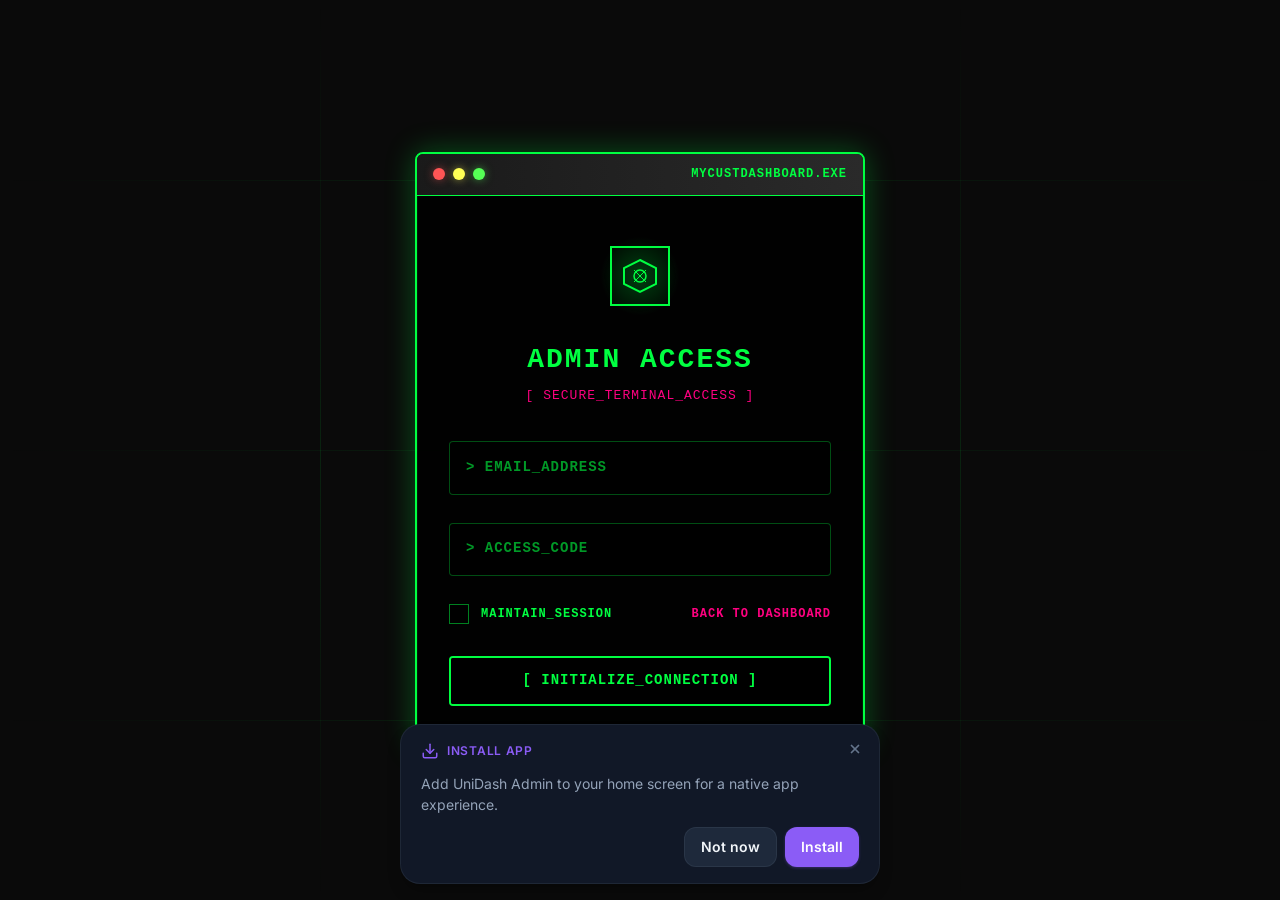
==== commit d81c662f: "Add Neon Cyber Login Form with HTML, CSS, and JavaScript implementation - Created index.html for the" ====
--- a/admin.html
+++ b/admin.html
@@ -4,7 +4,7 @@
     <meta charset="UTF-8">
     <meta name="viewport" content="width=device-width, initial-scale=1.0, maximum-scale=1.0, user-scalable=no, viewport-fit=cover">
     <meta name="description" content="Admin panel for University Dashboard — manage announcements, assignments, deadlines, quizzes, and feedback.">
-    <meta name="theme-color" content="#0b0f19">
+    <meta name="theme-color" content="#04110b">
     <meta name="apple-mobile-web-app-capable" content="yes">
     <meta name="apple-mobile-web-app-status-bar-style" content="black-translucent">
     <meta name="apple-mobile-web-app-title" content="UniDash Admin">
@@ -14,7 +14,7 @@
     <title>Admin Panel - University Dashboard</title>
     <link rel="preconnect" href="https://fonts.googleapis.com">
     <link rel="preconnect" href="https://fonts.gstatic.com" crossorigin>
-    <link href="https://fonts.googleapis.com/css2?family=Inter:wght@400;500;600;700;800&display=swap" rel="stylesheet">
+    <link href="https://fonts.googleapis.com/css2?family=Inter:wght@400;500;600;700;800&family=Orbitron:wght@500;600;700;800&family=Share+Tech+Mono&display=swap" rel="stylesheet">
     <link rel="stylesheet" href="style.css">
 </head>
 <body class="admin-body">
@@ -25,28 +25,103 @@
         </div>
     </noscript>
 
+    <div class="cyber-grid" aria-hidden="true">
+        <div class="grid-line grid-h-1"></div>
+        <div class="grid-line grid-v-1"></div>
+        <div class="grid-line grid-h-2"></div>
+        <div class="grid-line grid-v-2"></div>
+        <div class="grid-line grid-h-3"></div>
+        <div class="cyber-glitch glitch-1"></div>
+        <div class="cyber-glitch glitch-2"></div>
+    </div>
+
     <section id="login-screen" class="login-shell">
-        <div class="login-card">
-            <p class="eyebrow">Secure Access</p>
-            <h1>Admin access</h1>
-            <p class="login-copy">Sign in to manage the board.</p>
-            <form class="editor-form" onsubmit="handleLogin(event)">
-                <label class="field">
-                    <span>Email</span>
-                    <input class="form-input" id="login-email" type="email" autocomplete="username" required>
-                </label>
-                <label class="field">
-                    <span>Password</span>
-                    <input class="form-input" id="login-password" type="password" autocomplete="current-password" required>
-                </label>
-                <button class="btn btn-primary" type="submit">Sign in</button>
-            </form>
-            <div class="login-footer">
-                <div class="status-pill compact">
-                    <strong data-connection-state>Online</strong>
-                    <span data-connection-hint>Synced</span>
-                </div>
-                <a href="index.html">Back to dashboard</a>
+        <div class="login-container">
+            <div class="cyber-terminal">
+                <div class="terminal-header">
+                    <div class="terminal-buttons">
+                        <div class="term-btn btn-red"></div>
+                        <div class="term-btn btn-yellow"></div>
+                        <div class="term-btn btn-green"></div>
+                    </div>
+                    <div class="terminal-title">MyCustDashboard.EXE</div>
+                </div>
+
+                <div class="cyber-content">
+                    <div class="neon-header">
+                        <div class="cyber-logo">
+                            <div class="logo-frame">
+                                <div class="logo-core">
+                                    <svg width="40" height="40" viewBox="0 0 40 40" fill="none" aria-hidden="true">
+                                        <path d="M20 4L36 12v16L20 36L4 28V12L20 4z" stroke="currentColor" stroke-width="2" fill="none"></path>
+                                        <circle cx="20" cy="20" r="6" stroke="currentColor" stroke-width="1.5"></circle>
+                                        <path d="M14 14l12 12M26 14l-12 12" stroke="currentColor" stroke-width="1"></path>
+                                    </svg>
+                                </div>
+                                <div class="logo-scanner"></div>
+                            </div>
+                            <div class="neon-glow"></div>
+                        </div>
+                        <h1 class="cyber-title">
+                            <span class="title-glitch" data-text="Admin access">Admin access</span>
+                        </h1>
+                        <p class="access-text">[ SECURE_TERMINAL_ACCESS ]</p>
+                    </div>
+
+                    <form class="neon-form" onsubmit="handleLogin(event)" novalidate>
+                        <div class="cyber-field">
+                            <div class="field-frame">
+                                <div class="field-border"></div>
+                                <input type="email" id="login-email" name="email" required autocomplete="username" inputmode="email" autocapitalize="none" spellcheck="false" placeholder=" ">
+                                <label for="login-email">&gt; EMAIL_ADDRESS</label>
+                                <div class="cyber-scanner">
+                                    <div class="scan-line"></div>
+                                </div>
+                            </div>
+                            <span class="cyber-error" id="login-email-error"></span>
+                        </div>
+
+                        <div class="cyber-field">
+                            <div class="field-frame">
+                                <div class="field-border"></div>
+                                <input type="password" id="login-password" name="password" required autocomplete="current-password" placeholder=" ">
+                                <label for="login-password">&gt; ACCESS_CODE</label>
+                                <div class="cyber-scanner">
+                                    <div class="scan-line"></div>
+                                </div>
+                            </div>
+                            <span class="cyber-error" id="login-password-error"></span>
+                        </div>
+
+                        <div class="cyber-options">
+                            <label class="neon-checkbox" for="remember-login">
+                                <input type="checkbox" id="remember-login" name="remember">
+                                <span class="checkbox-matrix">
+                                    <div class="matrix-frame"></div>
+                                    <svg width="10" height="8" viewBox="0 0 10 8" fill="none" aria-hidden="true">
+                                        <path d="M1 4l2.5 2.5L9 1" stroke="currentColor" stroke-width="2" stroke-linecap="round" stroke-linejoin="round"></path>
+                                    </svg>
+                                </span>
+                                <span class="checkbox-text">MAINTAIN_SESSION</span>
+                            </label>
+                            <a href="index.html" class="cyber-link">Back to dashboard</a>
+                        </div>
+
+                        <button type="submit" class="neon-button">
+                            <div class="btn-matrix"></div>
+                            <span class="btn-text">[ INITIALIZE_CONNECTION ]</span>
+                            <div class="btn-loader">
+                                <div class="matrix-loader">
+                                    <div class="matrix-bar"></div>
+                                    <div class="matrix-bar"></div>
+                                    <div class="matrix-bar"></div>
+                                    <div class="matrix-bar"></div>
+                                </div>
+                            </div>
+                            <div class="btn-glow"></div>
+                        </button>
+                    </form>
+                </div>
             </div>
         </div>
     </section>
@@ -169,12 +244,15 @@
     <!-- Delete Confirmation Modal -->
     <div id="delete-confirm-modal" class="modal-overlay">
         <input type="hidden" id="delete-confirm-id" value="">
-        <div class="modal-content" style="max-width: 360px;">
-            <h3 style="margin-bottom: 1rem; color: var(--danger);">Confirm Delete</h3>
-            <p style="margin-bottom: 1.5rem; color: var(--text-secondary);">Are you sure you want to delete this record? This action cannot be undone.</p>
-            <div style="display: flex; gap: 0.75rem; justify-content: flex-end;">
-                <button class="btn btn-secondary btn-sm" onclick="closeDeleteConfirm()">Cancel</button>
-                <button class="btn btn-danger btn-sm" onclick="confirmDeleteNow()">Delete</button>
+        <div class="modal" style="max-width: 380px; width: min(90vw, 380px);">
+            <div style="padding: 1.75rem; text-align: center;">
+                <div style="font-size: 2.5rem; margin-bottom: 0.75rem;">🗑️</div>
+                <h3 style="margin-bottom: 0.5rem; color: var(--danger);">Confirm Delete</h3>
+                <p style="margin-bottom: 1.5rem; color: var(--text-secondary); font-size: 0.9rem;">Are you sure you want to delete this record? This action cannot be undone.</p>
+                <div style="display: flex; gap: 0.75rem; justify-content: center;">
+                    <button class="btn btn-secondary btn-sm" onclick="closeDeleteConfirm()">Cancel</button>
+                    <button class="btn btn-danger" onclick="confirmDeleteNow()" style="padding: 0.5rem 1.5rem; font-size: 0.875rem; backdrop-filter: blur(8px); box-shadow: 0 0 0 2px rgba(239,68,68,0.3);">Delete</button>
+                </div>
             </div>
         </div>
     </div>
--- a/style.css
+++ b/style.css
@@ -335,7 +335,7 @@
 .dashboard-footer {
   background: var(--bg-elevated);
   border-top: 1px solid var(--border);
-  padding: var(--space-6) var(--space-4);
+  padding: var(--space-3) var(--space-4);
   margin-top: auto;
 }
 
@@ -345,7 +345,7 @@
   display: flex;
   flex-direction: column;
   align-items: center;
-  gap: var(--space-4);
+  gap: var(--space-1);
 }
 
 .footer-actions {
@@ -387,11 +387,11 @@
 @media (min-width: 768px) {
   .footer-content {
     flex-direction: row;
-    justify-content: space-between;
+    justify-content: center;
   }
 
   .footer-info {
-    text-align: right;
+    text-align: center;
   }
 }
 
@@ -407,13 +407,14 @@
   right: 0;
   height: calc(var(--header-height) + env(safe-area-inset-top, 0px));
   background: rgba(11, 15, 25, 0.85);
-  backdrop-filter: blur(12px) saturate(180%);
-  -webkit-backdrop-filter: blur(12px) saturate(180%);
+  backdrop-filter: blur(6px) saturate(180%);
+  -webkit-backdrop-filter: blur(6px) saturate(180%);
   border-bottom: 1px solid var(--border);
   display: flex;
   align-items: center;
   justify-content: space-between;
   padding: 0;
+  margin-bottom: 0.25rem;
   padding-top: env(safe-area-inset-top, 0px);
   z-index: 100;
   transition: background var(--transition-base);
@@ -583,6 +584,7 @@
   display: grid;
   grid-template-columns: repeat(2, 1fr);
   gap: var(--space-4);
+  /*change this to change distance between top bar and stats or count cards*/
   margin-bottom: var(--space-6);
 }
 
@@ -664,6 +666,9 @@
 }
 
 .section-heading {
+  display: flex;
+  align-items: center;
+  justify-content: space-between;
   margin-bottom: var(--space-4);
 }
 
@@ -679,6 +684,168 @@
 .section-heading h2 {
   font-size: 1.125rem;
   font-weight: 700;
+}
+
+.section-heading .view-all-btn {
+  font-size: 0.75rem;
+  font-weight: 600;
+  color: var(--accent);
+  background: var(--accent-soft);
+  border: 1px solid var(--accent-border);
+  border-radius: var(--radius-md);
+  padding: 0.3rem 0.75rem;
+  cursor: pointer;
+  transition: all var(--transition-fast);
+  white-space: nowrap;
+}
+
+.section-heading .view-all-btn:hover {
+  background: var(--accent);
+  color: #fff;
+  border-color: var(--accent);
+}
+
+/* View All Modal */
+.view-all-modal {
+  max-width: 640px;
+  width: min(92vw, 640px);
+  max-height: 85vh;
+  overflow: hidden;
+  display: flex;
+  flex-direction: column;
+}
+
+.view-all-tabs {
+  display: flex;
+  gap: var(--space-1);
+  padding: 0 var(--space-6);
+  border-bottom: 1px solid var(--border);
+  background: var(--bg-elevated);
+  flex-shrink: 0;
+  position: sticky;
+  top: 0;
+  z-index: 9;
+}
+
+.view-all-tab {
+  padding: var(--space-3) var(--space-5);
+  font-size: 0.875rem;
+  font-weight: 600;
+  color: var(--text-secondary);
+  background: none;
+  border: none;
+  border-bottom: 2px solid transparent;
+  cursor: pointer;
+  transition: all var(--transition-fast);
+  position: relative;
+  top: 1px;
+}
+
+.view-all-tab:hover {
+  color: var(--text);
+}
+
+.view-all-tab.active {
+  color: var(--accent);
+  border-bottom-color: var(--accent);
+}
+
+.view-all-modal .modal-body {
+  padding: var(--space-5) var(--space-6);
+}
+
+.view-all-item {
+  background: var(--bg-surface);
+  border: 1px solid var(--border);
+  border-radius: var(--radius-md);
+  padding: var(--space-4);
+  margin-bottom: var(--space-3);
+  cursor: pointer;
+  transition: all var(--transition-fast);
+  width: 100%;
+  text-align: left;
+}
+
+.view-all-item:hover {
+  border-color: var(--border-hover);
+  background: var(--bg-surface-hover);
+  transform: translateY(-1px);
+}
+
+.view-all-item-header {
+  display: flex;
+  align-items: flex-start;
+  justify-content: space-between;
+  margin-bottom: var(--space-2);
+}
+
+.view-all-item-header h3 {
+  font-size: 0.9375rem;
+  font-weight: 600;
+  color: var(--text);
+}
+
+.view-all-item-header time {
+  font-size: 0.75rem;
+  color: var(--text-muted);
+  white-space: nowrap;
+  margin-left: var(--space-3);
+}
+
+.view-all-item p {
+  font-size: 0.8125rem;
+  color: var(--text-secondary);
+  margin: 0;
+  line-height: 1.5;
+}
+
+.view-all-item-meta {
+  display: flex;
+  align-items: center;
+  gap: var(--space-3);
+  margin-top: var(--space-3);
+  font-size: 0.75rem;
+  color: var(--text-muted);
+}
+
+.view-all-empty {
+  text-align: center;
+  padding: var(--space-10) var(--space-6);
+  color: var(--text-secondary);
+}
+
+.view-all-empty-icon {
+  font-size: 2rem;
+  margin-bottom: var(--space-3);
+  opacity: 0.4;
+}
+
+.view-all-empty h4 {
+  font-size: 0.9375rem;
+  font-weight: 600;
+  color: var(--text);
+  margin-bottom: var(--space-1);
+}
+
+.view-all-empty p {
+  font-size: 0.8125rem;
+  color: var(--text-muted);
+}
+
+/* Responsive adjustments */
+@media (max-width: 640px) {
+  .section-heading h2 {
+    font-size: 1rem;
+  }
+
+  /* View All Modal body already handled globally above */
+  .view-all-tabs {
+    padding: 0 var(--space-4);
+  }
+
+  .view-all-item {
+    padding: var(--space-3);
+  }
 }
 
 /* Info cards */
@@ -889,13 +1056,16 @@
 }
 
 .btn-danger {
-  background: linear-gradient(135deg, #ef4444, #dc2626);
+  background: linear-gradient(135deg, #fca5a5, #ef4444, #dc2626);
   color: white;
+  backdrop-filter: blur(8px);
+  box-shadow: 0 0 0 2px rgba(239, 68, 68, 0.25), 0 4px 16px rgba(239, 68, 68, 0.35);
 }
 
 .btn-danger:hover:not(:disabled) {
   transform: translateY(-1px);
-  box-shadow: 0 4px 12px rgba(239, 68, 68, 0.3);
+  background: linear-gradient(135deg, #fecaca, #ef4444, #b91c1c);
+  box-shadow: 0 0 0 3px rgba(239, 68, 68, 0.35), 0 6px 20px rgba(239, 68, 68, 0.45);
 }
 
 .btn-sm {
@@ -1261,11 +1431,87 @@
   border-radius: var(--radius-xl);
   box-shadow: var(--shadow-lg);
   transform: scale(0.96) translateY(10px);
-  transition: transform var(--transition-slow);
+  transition: transform var(--transition-slow), opacity var(--transition-slow);
 }
 
 .modal-overlay.active .modal {
   transform: scale(1) translateY(0);
+}
+
+/* View All — slides up from bottom into a fixed height shell */
+.view-all-modal {
+  position: relative;
+  height: 90vh;
+  transform: translateY(100%);
+  transition: transform 560ms cubic-bezier(0.34, 1.05, 0.64, 1);
+  border-radius: var(--radius-xl) var(--radius-xl) 0 0;
+  align-self: flex-end;
+  width: min(92vw, 640px);
+  overflow: hidden;
+  display: flex;
+  flex-direction: column;
+}
+
+.modal-overlay.active .view-all-modal {
+  transform: translateY(0);
+}
+
+.view-all-modal .modal-body {
+  flex: 1;
+  overflow-y: auto;
+  -webkit-overflow-scrolling: touch;
+  padding: var(--space-5) var(--space-6);
+}
+
+.view-all-modal .modal-body.scrollable {
+  overflow-y: auto;
+}
+
+/* Skeleton loading — pulsing bars shown while data loads */
+.view-all-skeleton {
+  display: flex;
+  flex-direction: column;
+  gap: var(--space-3);
+  padding: var(--space-2) 0;
+}
+
+.skeleton-item {
+  height: 72px;
+  border-radius: var(--radius-md);
+  background: var(--bg-surface);
+  position: relative;
+  overflow: hidden;
+}
+
+.skeleton-item::after {
+  content: "";
+  position: absolute;
+  inset: 0;
+  background: linear-gradient(
+    90deg,
+    transparent 0%,
+    rgba(255, 255, 255, 0.04) 40%,
+    rgba(255, 255, 255, 0.08) 50%,
+    rgba(255, 255, 255, 0.04) 60%,
+    transparent 100%
+  );
+  animation: shimmer 1.4s ease-in-out infinite;
+}
+
+@keyframes shimmer {
+  0%   { transform: translateX(-100%); }
+  100% { transform: translateX(100%); }
+}
+
+/* Content fade-in after loading — smooth and subtle */
+.view-all-content {
+  opacity: 0;
+  animation: contentReveal 1000ms cubic-bezier(0.22, 1, 0.36, 1) forwards;
+}
+
+@keyframes contentReveal {
+  from { opacity: 0; transform: translateY(14px); }
+  to   { opacity: 1; transform: translateY(0); }
 }
 
 .detail-modal {
@@ -1503,50 +1749,579 @@
 }
 
 /* ---------- Login Screen ---------- */
-.login-shell {
-  min-height: 100vh;
-  display: grid;
-  place-items: center;
-  padding: var(--space-4);
-}
-
-.login-card {
-  width: min(100%, 440px);
-  background: var(--bg-elevated);
-  border: 1px solid var(--border);
-  border-radius: var(--radius-xl);
-  padding: var(--space-8);
-  box-shadow: var(--shadow-lg);
-}
-
-.login-card .eyebrow {
-  font-size: 0.75rem;
-  font-weight: 600;
+body.admin-body.login-mode {
+  background: #0a0a0a;
+}
+
+body.admin-body.login-mode::before,
+body.admin-body.login-mode::after {
+  content: none;
+  background: none;
+}
+
+body.admin-body > .cyber-grid {
+  display: none;
+}
+
+body.admin-body.login-mode > .cyber-grid {
+  display: block;
+  position: fixed;
+  top: 0;
+  left: 0;
+  width: 100%;
+  height: 100%;
+  z-index: 0;
+  pointer-events: none;
+}
+
+#login-screen.login-shell {
+  position: fixed;
+  inset: 0;
+  display: flex;
+  align-items: center;
+  justify-content: center;
+  padding: 20px;
+  overflow: hidden;
+  z-index: 1;
+  font-family: 'Courier New', 'SF Mono', 'Monaco', 'Inconsolata', monospace;
+  line-height: 1.4;
+}
+
+body.admin-body.login-mode > .cyber-grid .grid-line {
+  position: absolute;
+  background: linear-gradient(90deg, transparent, #00ff41, transparent);
+  opacity: 0.1;
+  animation: gridPulse 4s ease-in-out infinite;
+}
+
+body.admin-body.login-mode > .cyber-grid .grid-h-1 {
+  top: 20%;
+  left: 0;
+  width: 100%;
+  height: 1px;
+  animation-delay: 0s;
+}
+
+body.admin-body.login-mode > .cyber-grid .grid-h-2 {
+  top: 50%;
+  left: 0;
+  width: 100%;
+  height: 1px;
+  animation-delay: 1.5s;
+}
+
+body.admin-body.login-mode > .cyber-grid .grid-h-3 {
+  top: 80%;
+  left: 0;
+  width: 100%;
+  height: 1px;
+  animation-delay: 3s;
+}
+
+body.admin-body.login-mode > .cyber-grid .grid-v-1 {
+  top: 0;
+  left: 25%;
+  width: 1px;
+  height: 100%;
+  background: linear-gradient(0deg, transparent, #00ff41, transparent);
+  animation-delay: 0.75s;
+}
+
+body.admin-body.login-mode > .cyber-grid .grid-v-2 {
+  top: 0;
+  left: 75%;
+  width: 1px;
+  height: 100%;
+  background: linear-gradient(0deg, transparent, #00ff41, transparent);
+  animation-delay: 2.25s;
+}
+
+@keyframes gridPulse {
+  0%, 100% { opacity: 0.1; }
+  50% { opacity: 0.3; }
+}
+
+body.admin-body.login-mode > .cyber-grid .cyber-glitch {
+  position: absolute;
+  width: 200px;
+  height: 2px;
+  background: #ff0080;
+  opacity: 0;
+  animation: glitchFlash 6s ease-in-out infinite;
+}
+
+body.admin-body.login-mode > .cyber-grid .glitch-1 { top: 30%; left: 10%; animation-delay: 2s; }
+body.admin-body.login-mode > .cyber-grid .glitch-2 { top: 70%; right: 10%; animation-delay: 4s; }
+
+@keyframes glitchFlash {
+  0%, 95%, 100% { opacity: 0; transform: scaleX(0); }
+  96%, 99% { opacity: 0.8; transform: scaleX(1); }
+}
+
+#login-screen .login-container {
+  width: 100%;
+  max-width: 450px;
+  position: relative;
+  z-index: 1;
+}
+
+#login-screen .cyber-terminal {
+  background: rgba(0, 0, 0, 0.9);
+  border: 2px solid #00ff41;
+  border-radius: 8px;
+  overflow: hidden;
+  box-shadow: 0 0 30px rgba(0, 255, 65, 0.3), inset 0 0 0 1px rgba(0, 255, 65, 0.1);
+  position: relative;
+}
+
+#login-screen .terminal-header {
+  background: linear-gradient(90deg, #1a1a1a, #2a2a2a);
+  padding: 12px 16px;
+  border-bottom: 1px solid #00ff41;
+  display: flex;
+  align-items: center;
+  justify-content: space-between;
+}
+
+#login-screen .terminal-buttons {
+  display: flex;
+  gap: 8px;
+}
+
+#login-screen .term-btn {
+  width: 12px;
+  height: 12px;
+  border-radius: 50%;
+}
+
+#login-screen .btn-red { background: #ff5555; box-shadow: 0 0 8px rgba(255, 85, 85, 0.5); }
+#login-screen .btn-yellow { background: #ffff55; box-shadow: 0 0 8px rgba(255, 255, 85, 0.5); }
+#login-screen .btn-green { background: #55ff55; box-shadow: 0 0 8px rgba(85, 255, 85, 0.5); }
+
+#login-screen .terminal-title {
+  color: #00ff41;
+  font-size: 12px;
+  font-weight: bold;
   text-transform: uppercase;
-  letter-spacing: 0.08em;
-  color: var(--accent);
-  margin-bottom: var(--space-2);
-}
-
-.login-card h1 {
-  font-size: 1.5rem;
-  font-weight: 700;
-  margin-bottom: var(--space-2);
-}
-
-.login-copy {
-  color: var(--text-secondary);
-  font-size: 0.9375rem;
-  margin-bottom: var(--space-6);
-}
-
-.login-footer {
-  display: flex;
-  flex-direction: column;
-  gap: var(--space-4);
-  margin-top: var(--space-6);
-  padding-top: var(--space-6);
-  border-top: 1px solid var(--border);
+  letter-spacing: 1px;
+}
+
+#login-screen .cyber-content {
+  padding: 40px 32px;
+}
+
+#login-screen .neon-header {
+  text-align: center;
+  margin-bottom: 36px;
+}
+
+#login-screen .cyber-logo {
+  position: relative;
+  width: 80px;
+  height: 80px;
+  margin: 0 auto 24px;
+  display: flex;
+  align-items: center;
+  justify-content: center;
+}
+
+#login-screen .logo-frame {
+  position: relative;
+  z-index: 2;
+  color: #00ff41;
+  border: 2px solid #00ff41;
+  width: 60px;
+  height: 60px;
+  display: flex;
+  align-items: center;
+  justify-content: center;
+  background: rgba(0, 255, 65, 0.05);
+  animation: logoScan 3s ease-in-out infinite;
+  position: relative;
+  overflow: hidden;
+}
+
+@keyframes logoScan {
+  0%, 100% { border-color: #00ff41; box-shadow: 0 0 10px rgba(0, 255, 65, 0.3); }
+  50% { border-color: #ff0080; box-shadow: 0 0 15px rgba(255, 0, 128, 0.5); }
+}
+
+#login-screen .logo-scanner {
+  position: absolute;
+  top: 0;
+  left: -100%;
+  width: 100%;
+  height: 100%;
+  background: linear-gradient(90deg, transparent, rgba(0, 255, 65, 0.6), transparent);
+  animation: scanLine 2s linear infinite;
+}
+
+@keyframes scanLine {
+  0% { left: -100%; }
+  100% { left: 100%; }
+}
+
+#login-screen .neon-glow {
+  position: absolute;
+  top: 0;
+  left: 0;
+  width: 100%;
+  height: 100%;
+  background: radial-gradient(circle, rgba(0, 255, 65, 0.2) 0%, transparent 70%);
+  animation: neonPulse 2s ease-in-out infinite;
+}
+
+@keyframes neonPulse {
+  0%, 100% { transform: scale(1); opacity: 0.6; }
+  50% { transform: scale(1.2); opacity: 0.8; }
+}
+
+#login-screen .cyber-title {
+  color: #00ff41;
+  font-size: 1.75rem;
+  font-weight: bold;
+  margin-bottom: 8px;
+  text-transform: uppercase;
+  letter-spacing: 2px;
+  position: relative;
+  font-family: 'Courier New', 'SF Mono', 'Monaco', 'Inconsolata', monospace;
+}
+
+#login-screen .title-glitch {
+  position: relative;
+  display: inline-block;
+  animation: textGlitch 4s ease-in-out infinite;
+}
+
+@keyframes textGlitch {
+  0%, 90%, 100% { transform: translate(0); filter: hue-rotate(0deg); }
+  91%, 95% { transform: translate(-2px, 1px); filter: hue-rotate(90deg); }
+  96%, 99% { transform: translate(1px, -1px); filter: hue-rotate(180deg); }
+}
+
+#login-screen .access-text {
+  color: #ff0080;
+  font-size: 13px;
+  text-transform: uppercase;
+  letter-spacing: 1px;
+}
+
+#login-screen .neon-form {
+  margin-top: 32px;
+}
+
+#login-screen .cyber-field {
+  position: relative;
+  margin-bottom: 28px;
+}
+
+#login-screen .field-frame {
+  position: relative;
+  background: rgba(0, 0, 0, 0.8);
+  border: 1px solid rgba(0, 255, 65, 0.3);
+  border-radius: 4px;
+  overflow: hidden;
+}
+
+#login-screen .field-border {
+  position: absolute;
+  top: 0;
+  left: 0;
+  right: 0;
+  bottom: 0;
+  border: 1px solid transparent;
+  border-radius: 4px;
+  background: linear-gradient(45deg, #00ff41, #ff0080) border-box;
+  -webkit-mask: linear-gradient(#fff 0 0) padding-box, linear-gradient(#fff 0 0);
+  -webkit-mask-composite: destination-out;
+  mask: linear-gradient(#fff 0 0) padding-box, linear-gradient(#fff 0 0);
+  mask-composite: exclude;
+  opacity: 0;
+  transition: opacity 0.3s ease;
+}
+
+#login-screen .cyber-field input {
+  width: 100%;
+  background: transparent;
+  border: none;
+  padding: 16px 16px 16px 16px;
+  color: #00ff41;
+  font-size: 14px;
+  font-weight: bold;
+  outline: none;
+  position: relative;
+  z-index: 2;
+  font-family: inherit;
+  text-transform: uppercase;
+  letter-spacing: 1px;
+}
+
+#login-screen .cyber-field input::placeholder {
+  color: transparent;
+}
+
+#login-screen .cyber-field label {
+  position: absolute;
+  left: 16px;
+  top: 50%;
+  transform: translateY(-50%);
+  color: rgba(0, 255, 65, 0.6);
+  font-size: 14px;
+  font-weight: bold;
+  pointer-events: none;
+  transition: all 0.3s ease;
+  z-index: 3;
+  text-transform: uppercase;
+  letter-spacing: 1px;
+}
+
+#login-screen .cyber-field input:focus + label,
+#login-screen .cyber-field input:not(:placeholder-shown) + label {
+  top: 8px;
+  font-size: 10px;
+  color: #00ff41;
+  transform: translateY(0);
+}
+
+#login-screen .cyber-field input:focus ~ .field-border {
+  opacity: 1;
+}
+
+#login-screen .cyber-scanner {
+  position: absolute;
+  top: 0;
+  left: 0;
+  width: 100%;
+  height: 100%;
+  pointer-events: none;
+  z-index: 1;
+}
+
+#login-screen .scan-line {
+  position: absolute;
+  top: 0;
+  left: -100%;
+  width: 100%;
+  height: 100%;
+  background: linear-gradient(90deg, transparent, rgba(0, 255, 65, 0.3), transparent);
+  transition: left 0.5s ease;
+}
+
+#login-screen .cyber-field input:focus ~ .cyber-scanner .scan-line {
+  left: 100%;
+  animation: continuousScan 2s linear infinite;
+}
+
+@keyframes continuousScan {
+  0% { left: -100%; }
+  100% { left: 100%; }
+}
+
+#login-screen .cyber-options {
+  display: flex;
+  justify-content: space-between;
+  align-items: center;
+  margin-bottom: 32px;
+  flex-wrap: wrap;
+  gap: 16px;
+}
+
+#login-screen .neon-checkbox {
+  display: flex;
+  align-items: center;
+  cursor: pointer;
+  font-size: 12px;
+  color: #00ff41;
+  font-weight: bold;
+  text-transform: uppercase;
+  letter-spacing: 1px;
+}
+
+#login-screen .neon-checkbox input[type="checkbox"] {
+  display: none;
+}
+
+#login-screen .checkbox-matrix {
+  width: 20px;
+  height: 20px;
+  margin-right: 12px;
+  position: relative;
+  display: flex;
+  align-items: center;
+  justify-content: center;
+}
+
+#login-screen .matrix-frame {
+  width: 100%;
+  height: 100%;
+  border: 1px solid rgba(0, 255, 65, 0.5);
+  background: rgba(0, 0, 0, 0.8);
+  transition: all 0.3s ease;
+  position: absolute;
+}
+
+#login-screen .checkbox-matrix svg {
+  color: transparent;
+  transition: color 0.3s ease;
+  position: relative;
+  z-index: 1;
+}
+
+#login-screen .neon-checkbox input[type="checkbox"]:checked + .checkbox-matrix .matrix-frame {
+  background: rgba(0, 255, 65, 0.2);
+  border-color: #00ff41;
+  box-shadow: 0 0 8px rgba(0, 255, 65, 0.3);
+}
+
+#login-screen .neon-checkbox input[type="checkbox"]:checked + .checkbox-matrix svg {
+  color: #00ff41;
+}
+
+#login-screen .cyber-link {
+  color: #ff0080;
+  text-decoration: none;
+  font-size: 12px;
+  font-weight: bold;
+  text-transform: uppercase;
+  letter-spacing: 1px;
+  transition: all 0.3s ease;
+  position: relative;
+}
+
+#login-screen .cyber-link::after {
+  content: '';
+  position: absolute;
+  bottom: -2px;
+  left: 0;
+  width: 0;
+  height: 1px;
+  background: #ff0080;
+  transition: width 0.3s ease;
+}
+
+#login-screen .cyber-link:hover::after { width: 100%; }
+#login-screen .cyber-link:hover { color: #ff4da6; text-shadow: 0 0 5px rgba(255, 0, 128, 0.5); }
+
+#login-screen .neon-button {
+  width: 100%;
+  background: transparent;
+  color: #00ff41;
+  border: 2px solid #00ff41;
+  border-radius: 4px;
+  padding: 0;
+  cursor: pointer;
+  font-family: inherit;
+  font-size: 14px;
+  font-weight: bold;
+  position: relative;
+  margin-bottom: 0;
+  overflow: hidden;
+  min-height: 50px;
+  display: flex;
+  align-items: center;
+  justify-content: center;
+  text-transform: uppercase;
+  letter-spacing: 1px;
+  transition: all 0.3s ease;
+}
+
+#login-screen .btn-matrix {
+  position: absolute;
+  top: 0;
+  left: 0;
+  right: 0;
+  bottom: 0;
+  background: rgba(0, 0, 0, 0.9);
+  transition: all 0.3s ease;
+}
+
+#login-screen .neon-button:hover {
+  border-color: #ff0080;
+  color: #ff0080;
+  box-shadow: 0 0 15px rgba(255, 0, 128, 0.5);
+}
+
+#login-screen .neon-button:hover .btn-matrix {
+  background: rgba(255, 0, 128, 0.1);
+}
+
+#login-screen .neon-button:active { transform: scale(0.98); }
+
+#login-screen .btn-text {
+  position: relative;
+  z-index: 2;
+  transition: opacity 0.3s ease;
+}
+
+#login-screen .btn-loader {
+  position: absolute;
+  z-index: 2;
+  opacity: 0;
+  transition: opacity 0.3s ease;
+}
+
+#login-screen .matrix-loader {
+  display: flex;
+  gap: 4px;
+}
+
+#login-screen .matrix-bar {
+  width: 3px;
+  height: 16px;
+  background: #00ff41;
+  animation: matrixPulse 1.2s ease-in-out infinite;
+}
+
+#login-screen .matrix-bar:nth-child(2) { animation-delay: 0.1s; }
+#login-screen .matrix-bar:nth-child(3) { animation-delay: 0.2s; }
+#login-screen .matrix-bar:nth-child(4) { animation-delay: 0.3s; }
+
+@keyframes matrixPulse {
+  0%, 80%, 100% { transform: scaleY(0.5); opacity: 0.5; }
+  40% { transform: scaleY(1); opacity: 1; }
+}
+
+#login-screen .neon-button.loading .btn-text { opacity: 0; }
+#login-screen .neon-button.loading .btn-loader { opacity: 1; }
+
+#login-screen .btn-glow {
+  position: absolute;
+  top: -2px;
+  left: -2px;
+  right: -2px;
+  bottom: -2px;
+  background: #00ff41;
+  border-radius: 6px;
+  opacity: 0;
+  filter: blur(8px);
+  transition: opacity 0.3s ease;
+  z-index: -1;
+}
+
+#login-screen .neon-button:hover .btn-glow { opacity: 0.3; }
+
+#login-screen .cyber-error {
+  display: none;
+}
+
+@media (max-width: 480px) {
+  #login-screen.login-shell { padding: 16px; }
+  #login-screen .cyber-terminal { border-radius: 4px; }
+  #login-screen .cyber-content { padding: 32px 24px; }
+  #login-screen .cyber-title { font-size: 1.5rem; }
+  #login-screen .cyber-logo { width: 60px; height: 60px; }
+  #login-screen .logo-frame { width: 50px; height: 50px; }
+  #login-screen .cyber-options { flex-direction: column; align-items: flex-start; gap: 16px; }
+  #login-screen .checkbox-text { font-size: 11px; }
+}
+
+@media (prefers-reduced-motion: reduce) {
+  #login-screen *, #login-screen *::before, #login-screen *::after {
+    animation-duration: 0.01ms !important;
+    animation-iteration-count: 1 !important;
+    transition-duration: 0.01ms !important;
+    scroll-behavior: auto !important;
+  }
 }
 
 /* ---------- Admin Hero Panel ---------- */
@@ -1829,11 +2604,13 @@
 /* ---------- Offline Banner ---------- */
 .offline-banner {
   position: fixed;
-  top: var(--header-height);
-  left: 0;
-  right: 0;
+  top: calc(var(--header-height) + 20px);
+  left: 20px;
+  right: 20px;
+  max-width: 380px;
+  margin: 0 auto;
   background: var(--warning-soft);
-  border-bottom: 1px solid rgba(245, 158, 11, 0.3);
+  border: 1px solid rgba(245, 158, 11, 0.3);
   padding: var(--space-2) var(--space-4);
   text-align: center;
   font-size: 0.8125rem;
@@ -1841,6 +2618,7 @@
   color: #fbbf24;
   z-index: 45;
   display: none;
+  border-radius: var(--radius-md);
 }
 
 .offline-banner.is-visible {
@@ -2523,11 +3301,6 @@
     width: 100%;
     min-width: auto;
   }
-  .modal {
-    width: min(92vw, 600px);
-    max-height: 85vh;
-    border-radius: var(--radius-xl);
-  }
 }
 
 /* ---------- Mobile-First Layout (< 1024px) ---------- */
@@ -2669,18 +3442,69 @@
   .mobile-record-list { overflow-x: hidden; }
   .mobile-record-list .record-card { word-break: break-word; }
 
-  /* Modal — fits screen */
-  .modal-overlay { padding: var(--space-4); align-items: flex-end; }
+  /* View All Modal — bottom sheet, slides up from bottom, 10% top padding shows bg */
+  .view-all-modal {
+    align-self: flex-end;
+    height: 90vh;
+  }
+
+  /* Mobile: view-all is a bottom sheet anchored to bottom, slides up */
+  .modal-overlay {
+    align-items: flex-end;
+    padding: 10vh var(--space-4) 0;
+    justify-content: center;
+  }
+
+  /* Modal base reset — used by view-all, overridden for detail/feedback below */
   .modal {
-    width: 100%;
-    max-width: 100%;
+    width: min(92vw, 640px);
+    max-height: 85vh;
+    overflow: hidden;
+    display: flex;
+    flex-direction: column;
     border-radius: var(--radius-xl) var(--radius-xl) 0 0;
+  }
+
+  .modal-header {
+    flex-shrink: 0;
+    position: sticky;
+    top: 0;
+    background: var(--bg-elevated);
+    z-index: 10;
+  }
+
+  .view-all-tabs {
+    flex-shrink: 0;
+    position: sticky;
+    top: 57px;
+    background: var(--bg-elevated);
+    z-index: 9;
+  }
+
+  .view-all-modal .modal-body {
+    flex: 1;
+    overflow-y: auto;
+    -webkit-overflow-scrolling: touch;
+    padding: var(--space-5) var(--space-6);
+  }
+
+  /* Detail and feedback modals stay centered, sized, rounded — override view-all defaults */
+  .detail-modal,
+  .feedback-modal {
+    align-self: center;
+    width: min(92vw, 520px);
     max-height: 90vh;
-    margin: 0;
-  }
-  .modal-header,
-  .modal-body,
-  .modal-footer { padding: var(--space-4); }
+    border-radius: var(--radius-xl);
+    overflow-y: auto;
+    -webkit-overflow-scrolling: touch;
+  }
+
+  .detail-modal .modal-body,
+  .feedback-modal .modal-body {
+    flex: 1;
+  }
+
+  .modal-footer { flex-shrink: 0; }
   .modal-header h3 { font-size: 1rem; }
 
   /* Settings — single column */
@@ -2692,7 +3516,38 @@
   .danger-actions .file-trigger { width: 100%; justify-content: center; }
 
   /* Login card */
-  .login-card { padding: var(--space-5); margin: var(--space-3); }
+  .login-shell { padding: var(--space-3); }
+  .login-card {
+    width: min(100%, 520px);
+    padding: var(--space-5);
+    gap: var(--space-4);
+  }
+  .login-terminal-top {
+    font-size: 0.68rem;
+    gap: 0.4rem;
+  }
+  .login-hero {
+    gap: var(--space-2);
+  }
+  .login-card h1 {
+    font-size: clamp(1.55rem, 8vw, 2.2rem);
+    letter-spacing: 0.09em;
+  }
+  .login-copy {
+    font-size: 0.875rem;
+  }
+  .login-options {
+    flex-direction: column;
+    align-items: stretch;
+  }
+  .remember-toggle,
+  .login-options a {
+    justify-content: center;
+    text-align: center;
+  }
+  .login-footer {
+    padding-top: var(--space-3);
+  }
 
   /* Compact card */
   .compact-card { grid-template-columns: 1fr; gap: var(--space-2); text-align: center; }
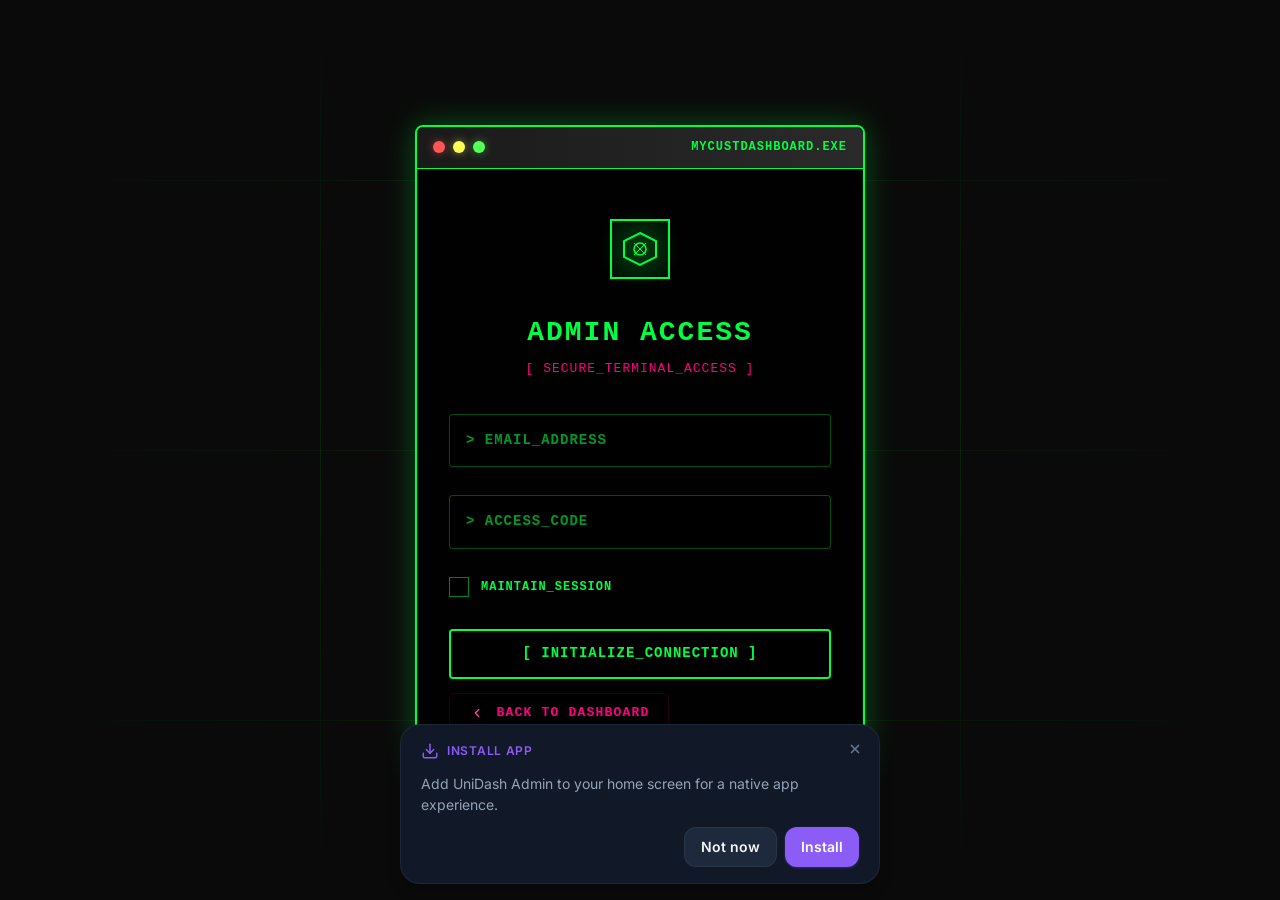
==== commit 259d83c8: "Remove Neon Cyber Login Form files and add back-link styles for PWA/compact layouts Co-authored-by: " ====
--- a/admin.html
+++ b/admin.html
@@ -104,7 +104,6 @@
                                 </span>
                                 <span class="checkbox-text">MAINTAIN_SESSION</span>
                             </label>
-                            <a href="index.html" class="cyber-link">Back to dashboard</a>
                         </div>
 
                         <button type="submit" class="neon-button">
@@ -120,6 +119,14 @@
                             </div>
                             <div class="btn-glow"></div>
                         </button>
+                        <div class="form-bottom">
+                            <a href="index.html" class="cyber-link back-link" aria-label="Back to Dashboard">
+                                <span class="back-icon" aria-hidden="true">
+                                    <svg width="14" height="14" viewBox="0 0 24 24" fill="none" stroke="currentColor" stroke-width="2" stroke-linecap="round" stroke-linejoin="round"><polyline points="15 18 9 12 15 6"></polyline></svg>
+                                </span>
+                                <span class="back-text">Back to Dashboard</span>
+                            </a>
+                        </div>
                     </form>
                 </div>
             </div>
--- a/style.css
+++ b/style.css
@@ -2201,6 +2201,59 @@
 
 #login-screen .cyber-link:hover::after { width: 100%; }
 #login-screen .cyber-link:hover { color: #ff4da6; text-shadow: 0 0 5px rgba(255, 0, 128, 0.5); }
+
+/* Back-link below the form — centered and spaced for PWA/compact layouts */
+#login-screen .cyber-link.back-link {
+  display: block;
+  text-align: center;
+  margin-top: 14px;
+  font-size: 13px;
+  letter-spacing: 1.2px;
+}
+
+#login-screen .cyber-link.back-link {
+  display: inline-flex;
+  align-items: center;
+  justify-content: center;
+  gap: 10px;
+  padding: 10px 18px;
+  border: 1px solid rgba(255,13,128,0.12);
+  border-radius: 6px;
+  width: min(220px, 90%);
+  margin-left: auto;
+  margin-right: auto;
+  transition: transform 0.18s ease, box-shadow 0.18s ease, color 0.18s ease;
+  box-shadow: 0 0 8px rgba(255,13,128,0.03) inset;
+  backdrop-filter: blur(4px);
+  -webkit-backdrop-filter: blur(4px);
+}
+
+#login-screen .cyber-link.back-link .back-icon svg {
+  display: block;
+  color: #ff4da6;
+  filter: drop-shadow(0 0 6px rgba(255,77,166,0.18));
+}
+
+#login-screen .cyber-link.back-link:hover {
+  transform: translateY(-3px);
+  color: #ff4da6;
+  box-shadow: 0 6px 22px rgba(255,77,166,0.12), 0 0 18px rgba(0,255,65,0.02);
+}
+
+@keyframes back-pulse {
+  0% { box-shadow: 0 0 0 0 rgba(255,77,166,0.06); }
+  70% { box-shadow: 0 0 18px 6px rgba(255,77,166,0.02); }
+  100% { box-shadow: 0 0 0 0 rgba(255,77,166,0); }
+}
+
+#login-screen .cyber-link.back-link .back-icon {
+  display: inline-flex;
+  align-items: center;
+  justify-content: center;
+  width: 18px;
+  height: 18px;
+  animation: back-pulse 3.6s infinite ease-in-out 0.4s;
+}
 
 #login-screen .neon-button {
   width: 100%;
